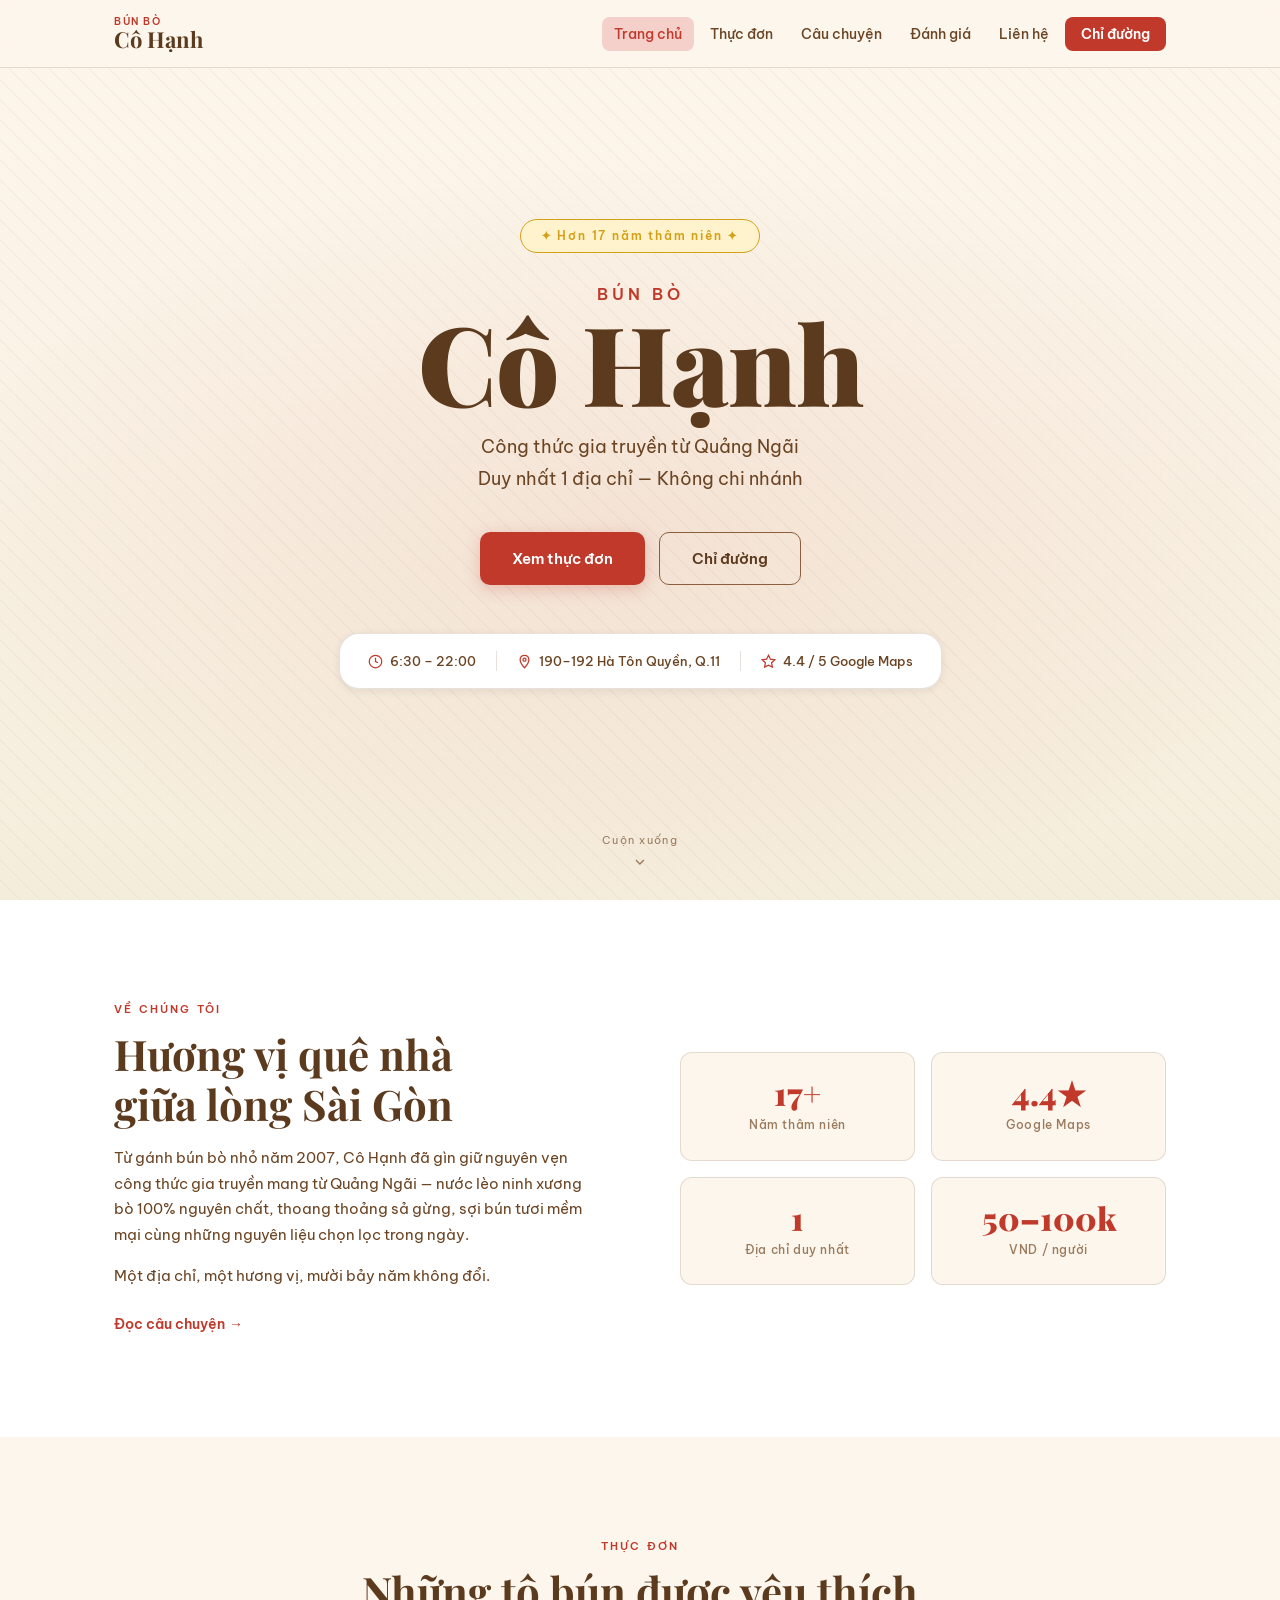
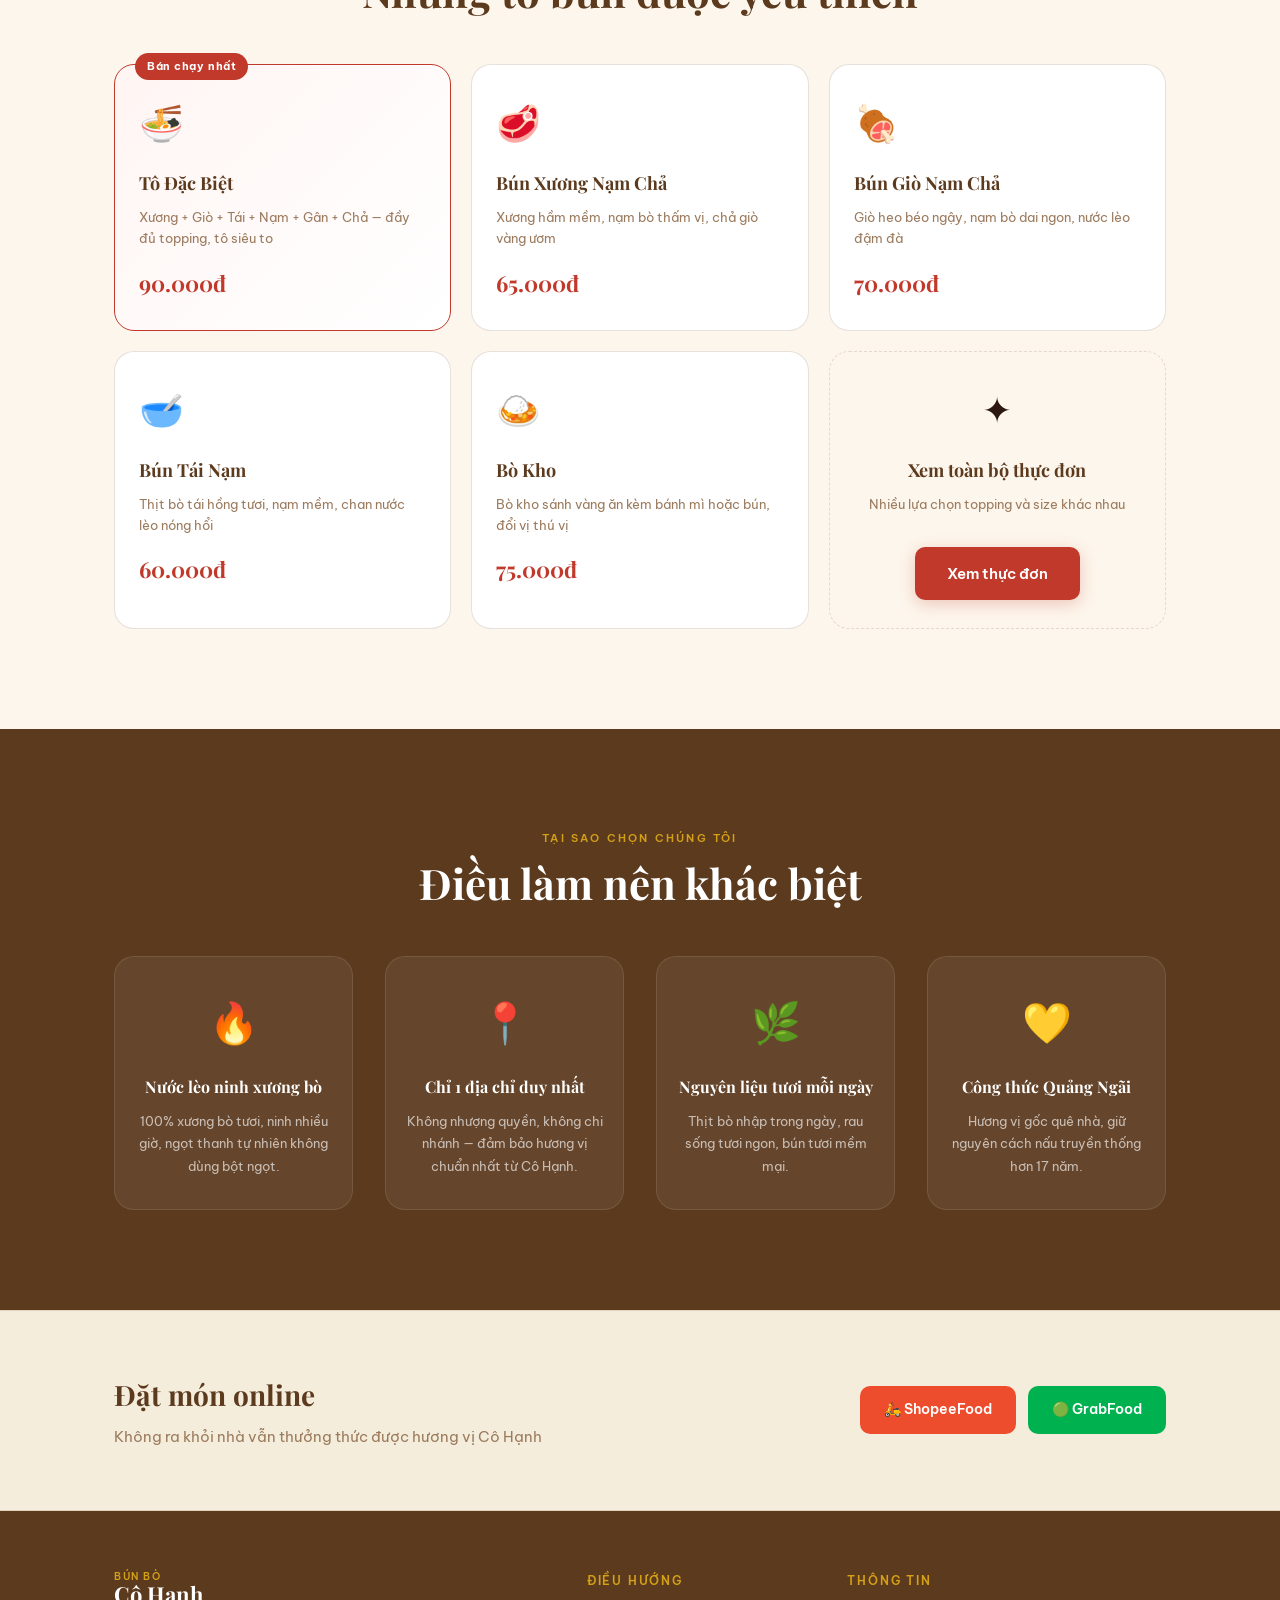
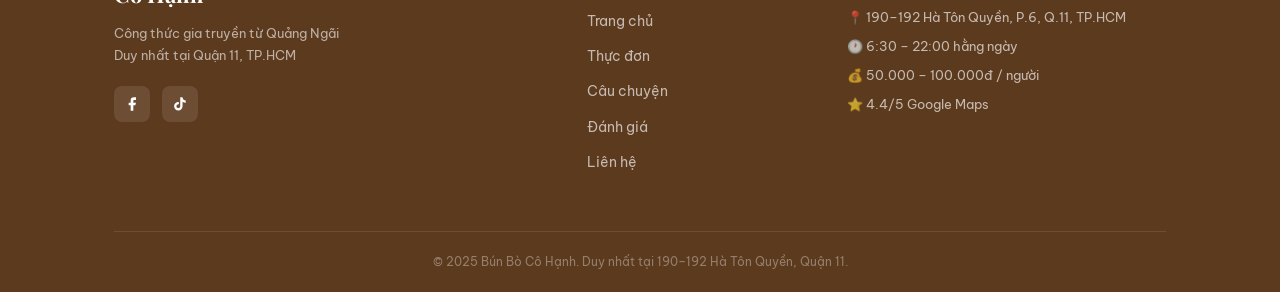
==== index.html @ a2973395 "🍜 Initial launch: Bún Bò Cô Hạnh website - 5 pages: Home, Menu, Story, Reviews, Contact - Mobile-fir" ====
<!DOCTYPE html>
<html lang="vi">
<head>
  <meta charset="UTF-8">
  <meta name="viewport" content="width=device-width, initial-scale=1.0">
  <title>Bún Bò Cô Hạnh – Quận 11, TP.HCM</title>
  <meta name="description" content="Bún Bò Cô Hạnh – Công thức gia truyền từ Quảng Ngãi, hơn 17 năm tại Quận 11. Duy nhất 1 địa chỉ, không chi nhánh.">
  <link rel="stylesheet" href="style.css">
  <link rel="preconnect" href="https://fonts.googleapis.com">
  <link href="https://fonts.googleapis.com/css2?family=Playfair+Display:ital,wght@0,700;0,900;1,700&family=Be+Vietnam+Pro:wght@300;400;500;600&display=swap" rel="stylesheet">
</head>
<body>

  <!-- NAV -->
  <nav class="nav" id="nav">
    <div class="nav-inner">
      <a href="index.html" class="logo">
        <span class="logo-vn">BÚN BÒ</span>
        <span class="logo-name">Cô Hạnh</span>
      </a>
      <button class="hamburger" id="hamburger" aria-label="Menu">
        <span></span><span></span><span></span>
      </button>
      <ul class="nav-links" id="nav-links">
        <li><a href="index.html" class="active">Trang chủ</a></li>
        <li><a href="menu.html">Thực đơn</a></li>
        <li><a href="story.html">Câu chuyện</a></li>
        <li><a href="reviews.html">Đánh giá</a></li>
        <li><a href="contact.html">Liên hệ</a></li>
        <li><a href="contact.html" class="nav-cta">Chỉ đường</a></li>
      </ul>
    </div>
  </nav>

  <!-- HERO -->
  <section class="hero">
    <div class="hero-bg">
      <div class="hero-pattern"></div>
    </div>
    <div class="hero-content">
      <div class="hero-badge">✦ Hơn 17 năm thâm niên ✦</div>
      <h1 class="hero-title">
        <span class="hero-title-top">BÚN BÒ</span>
        <span class="hero-title-main">Cô Hạnh</span>
      </h1>
      <p class="hero-sub">Công thức gia truyền từ Quảng Ngãi<br>Duy nhất 1 địa chỉ — Không chi nhánh</p>
      <div class="hero-actions">
        <a href="menu.html" class="btn-primary">Xem thực đơn</a>
        <a href="contact.html" class="btn-secondary">Chỉ đường</a>
      </div>
      <div class="hero-info-bar">
        <div class="hero-info-item">
          <svg viewBox="0 0 24 24" fill="none" stroke="currentColor" stroke-width="2"><circle cx="12" cy="12" r="10"/><polyline points="12 6 12 12 16 14"/></svg>
          <span>6:30 – 22:00</span>
        </div>
        <div class="hero-info-divider"></div>
        <div class="hero-info-item">
          <svg viewBox="0 0 24 24" fill="none" stroke="currentColor" stroke-width="2"><path d="M12 2C8.13 2 5 5.13 5 9c0 5.25 7 13 7 13s7-7.75 7-13c0-3.87-3.13-7-7-7z"/><circle cx="12" cy="9" r="2.5"/></svg>
          <span>190–192 Hà Tôn Quyền, Q.11</span>
        </div>
        <div class="hero-info-divider"></div>
        <div class="hero-info-item">
          <svg viewBox="0 0 24 24" fill="none" stroke="currentColor" stroke-width="2"><polygon points="12 2 15.09 8.26 22 9.27 17 14.14 18.18 21.02 12 17.77 5.82 21.02 7 14.14 2 9.27 8.91 8.26 12 2"/></svg>
          <span>4.4 / 5 Google Maps</span>
        </div>
      </div>
    </div>
    <div class="hero-scroll-hint">
      <span>Cuộn xuống</span>
      <svg viewBox="0 0 24 24" fill="none" stroke="currentColor" stroke-width="2"><polyline points="6 9 12 15 18 9"/></svg>
    </div>
  </section>

  <!-- ABOUT STRIP -->
  <section class="about-strip">
    <div class="container">
      <div class="about-grid">
        <div class="about-text">
          <div class="section-eyebrow">Về chúng tôi</div>
          <h2 class="section-title">Hương vị quê nhà<br>giữa lòng Sài Gòn</h2>
          <p>Từ gánh bún bò nhỏ năm 2007, Cô Hạnh đã gìn giữ nguyên vẹn công thức gia truyền mang từ Quảng Ngãi — nước lèo ninh xương bò 100% nguyên chất, thoang thoảng sả gừng, sợi bún tươi mềm mại cùng những nguyên liệu chọn lọc trong ngày.</p>
          <p>Một địa chỉ, một hương vị, mười bảy năm không đổi.</p>
          <a href="story.html" class="link-arrow">Đọc câu chuyện <span>→</span></a>
        </div>
        <div class="about-stats">
          <div class="stat-card">
            <div class="stat-num">17+</div>
            <div class="stat-label">Năm thâm niên</div>
          </div>
          <div class="stat-card">
            <div class="stat-num">4.4★</div>
            <div class="stat-label">Google Maps</div>
          </div>
          <div class="stat-card">
            <div class="stat-num">1</div>
            <div class="stat-label">Địa chỉ duy nhất</div>
          </div>
          <div class="stat-card">
            <div class="stat-num">50–100k</div>
            <div class="stat-label">VND / người</div>
          </div>
        </div>
      </div>
    </div>
  </section>

  <!-- MENU PREVIEW -->
  <section class="menu-preview">
    <div class="container">
      <div class="section-header-centered">
        <div class="section-eyebrow">Thực đơn</div>
        <h2 class="section-title">Những tô bún được yêu thích</h2>
      </div>
      <div class="menu-cards">

        <div class="menu-card featured">
          <div class="menu-card-badge">Bán chạy nhất</div>
          <div class="menu-card-emoji">🍜</div>
          <h3>Tô Đặc Biệt</h3>
          <p>Xương + Giò + Tái + Nạm + Gân + Chả — đầy đủ topping, tô siêu to</p>
          <div class="menu-card-price">90.000đ</div>
        </div>

        <div class="menu-card">
          <div class="menu-card-emoji">🥩</div>
          <h3>Bún Xương Nạm Chả</h3>
          <p>Xương hầm mềm, nạm bò thấm vị, chả giò vàng ươm</p>
          <div class="menu-card-price">65.000đ</div>
        </div>

        <div class="menu-card">
          <div class="menu-card-emoji">🍖</div>
          <h3>Bún Giò Nạm Chả</h3>
          <p>Giò heo béo ngậy, nạm bò dai ngon, nước lèo đậm đà</p>
          <div class="menu-card-price">70.000đ</div>
        </div>

        <div class="menu-card">
          <div class="menu-card-emoji">🥣</div>
          <h3>Bún Tái Nạm</h3>
          <p>Thịt bò tái hồng tươi, nạm mềm, chan nước lèo nóng hổi</p>
          <div class="menu-card-price">60.000đ</div>
        </div>

        <div class="menu-card">
          <div class="menu-card-emoji">🍛</div>
          <h3>Bò Kho</h3>
          <p>Bò kho sánh vàng ăn kèm bánh mì hoặc bún, đổi vị thú vị</p>
          <div class="menu-card-price">75.000đ</div>
        </div>

        <div class="menu-card menu-card-cta">
          <div class="menu-card-emoji">✦</div>
          <h3>Xem toàn bộ thực đơn</h3>
          <p>Nhiều lựa chọn topping và size khác nhau</p>
          <a href="menu.html" class="btn-primary" style="margin-top:1rem;display:inline-block">Xem thực đơn</a>
        </div>

      </div>
    </div>
  </section>

  <!-- WHY US -->
  <section class="why-us">
    <div class="container">
      <div class="section-header-centered">
        <div class="section-eyebrow">Tại sao chọn chúng tôi</div>
        <h2 class="section-title">Điều làm nên khác biệt</h2>
      </div>
      <div class="why-grid">
        <div class="why-item">
          <div class="why-icon">🔥</div>
          <h3>Nước lèo ninh xương bò</h3>
          <p>100% xương bò tươi, ninh nhiều giờ, ngọt thanh tự nhiên không dùng bột ngọt.</p>
        </div>
        <div class="why-item">
          <div class="why-icon">📍</div>
          <h3>Chỉ 1 địa chỉ duy nhất</h3>
          <p>Không nhượng quyền, không chi nhánh — đảm bảo hương vị chuẩn nhất từ Cô Hạnh.</p>
        </div>
        <div class="why-item">
          <div class="why-icon">🌿</div>
          <h3>Nguyên liệu tươi mỗi ngày</h3>
          <p>Thịt bò nhập trong ngày, rau sống tươi ngon, bún tươi mềm mại.</p>
        </div>
        <div class="why-item">
          <div class="why-icon">💛</div>
          <h3>Công thức Quảng Ngãi</h3>
          <p>Hương vị gốc quê nhà, giữ nguyên cách nấu truyền thống hơn 17 năm.</p>
        </div>
      </div>
    </div>
  </section>

  <!-- CTA BANNER -->
  <section class="cta-banner">
    <div class="container">
      <div class="cta-inner">
        <div>
          <h2>Đặt món online</h2>
          <p>Không ra khỏi nhà vẫn thưởng thức được hương vị Cô Hạnh</p>
        </div>
        <div class="cta-buttons">
          <a href="https://shopeefood.vn" target="_blank" class="btn-delivery shopeefood">🛵 ShopeeFood</a>
          <a href="https://food.grab.com" target="_blank" class="btn-delivery grabfood">🟢 GrabFood</a>
        </div>
      </div>
    </div>
  </section>

  <!-- FOOTER -->
  <footer class="footer">
    <div class="container">
      <div class="footer-grid">
        <div class="footer-brand">
          <div class="logo">
            <span class="logo-vn">BÚN BÒ</span>
            <span class="logo-name">Cô Hạnh</span>
          </div>
          <p>Công thức gia truyền từ Quảng Ngãi<br>Duy nhất tại Quận 11, TP.HCM</p>
          <div class="social-links">
            <a href="https://www.facebook.com/bunbocohanhngonbore" target="_blank" aria-label="Facebook">
              <svg viewBox="0 0 24 24" fill="currentColor"><path d="M18 2h-3a5 5 0 0 0-5 5v3H7v4h3v8h4v-8h3l1-4h-4V7a1 1 0 0 1 1-1h3z"/></svg>
            </a>
            <a href="https://www.tiktok.com" target="_blank" aria-label="TikTok">
              <svg viewBox="0 0 24 24" fill="currentColor"><path d="M19.59 6.69a4.83 4.83 0 01-3.77-4.25V2h-3.45v13.67a2.89 2.89 0 01-2.88 2.5 2.89 2.89 0 01-2.89-2.89 2.89 2.89 0 012.89-2.89c.28 0 .54.04.79.1V9.01a6.27 6.27 0 00-.79-.05 6.34 6.34 0 00-6.34 6.34 6.34 6.34 0 006.34 6.34 6.34 6.34 0 006.33-6.34V8.69a8.18 8.18 0 004.78 1.52V6.75a4.85 4.85 0 01-1.01-.06z"/></svg>
            </a>
          </div>
        </div>
        <div class="footer-links">
          <h4>Điều hướng</h4>
          <ul>
            <li><a href="index.html">Trang chủ</a></li>
            <li><a href="menu.html">Thực đơn</a></li>
            <li><a href="story.html">Câu chuyện</a></li>
            <li><a href="reviews.html">Đánh giá</a></li>
            <li><a href="contact.html">Liên hệ</a></li>
          </ul>
        </div>
        <div class="footer-contact">
          <h4>Thông tin</h4>
          <p>📍 190–192 Hà Tôn Quyền, P.6, Q.11, TP.HCM</p>
          <p>🕐 6:30 – 22:00 hằng ngày</p>
          <p>💰 50.000 – 100.000đ / người</p>
          <p>⭐ 4.4/5 Google Maps</p>
        </div>
      </div>
      <div class="footer-bottom">
        <p>© 2025 Bún Bò Cô Hạnh. Duy nhất tại 190–192 Hà Tôn Quyền, Quận 11.</p>
      </div>
    </div>
  </footer>

  <script src="main.js"></script>
</body>
</html>
---- style.css ----
/* ===================================
   BÚN BÒ CÔ HẠNH — Main Stylesheet
   Warm, editorial, Vietnamese food
=================================== */

:root {
  --red:       #C0392B;
  --red-dark:  #96281B;
  --red-light: #F5CFC9;
  --gold:      #D4A017;
  --gold-light:#FFF3CD;
  --cream:     #FDF6EC;
  --cream-dark:#F5EDDC;
  --brown:     #5C3A1E;
  --brown-mid: #8B5E3C;
  --text:      #2C1810;
  --text-mid:  #6B4423;
  --text-muted:#9B7B5E;
  --white:     #FFFFFF;
  --border:    rgba(92,58,30,0.15);
  --radius:    12px;
  --radius-lg: 20px;
  --shadow:    0 4px 24px rgba(44,24,16,0.1);
  --shadow-sm: 0 2px 8px rgba(44,24,16,0.08);
  --font-display: 'Playfair Display', Georgia, serif;
  --font-body:    'Be Vietnam Pro', sans-serif;
  --nav-h: 68px;
}

*, *::before, *::after { box-sizing: border-box; margin: 0; padding: 0; }

html { scroll-behavior: smooth; }

body {
  font-family: var(--font-body);
  font-size: 16px;
  line-height: 1.7;
  color: var(--text);
  background: var(--cream);
  -webkit-font-smoothing: antialiased;
}

img { max-width: 100%; display: block; }
a { color: inherit; text-decoration: none; }

.container {
  max-width: 1100px;
  margin: 0 auto;
  padding: 0 24px;
}

/* ===== NAVIGATION ===== */
.nav {
  position: fixed;
  top: 0; left: 0; right: 0;
  z-index: 100;
  height: var(--nav-h);
  background: rgba(253,246,236,0.92);
  backdrop-filter: blur(12px);
  border-bottom: 1px solid var(--border);
  transition: box-shadow 0.3s;
}
.nav.scrolled { box-shadow: var(--shadow); }

.nav-inner {
  max-width: 1100px;
  margin: 0 auto;
  padding: 0 24px;
  height: 100%;
  display: flex;
  align-items: center;
  justify-content: space-between;
  gap: 24px;
}

.logo {
  display: flex;
  flex-direction: column;
  line-height: 1.1;
  cursor: pointer;
}
.logo-vn {
  font-family: var(--font-body);
  font-size: 10px;
  font-weight: 600;
  letter-spacing: .15em;
  color: var(--red);
  text-transform: uppercase;
}
.logo-name {
  font-family: var(--font-display);
  font-size: 22px;
  font-weight: 700;
  color: var(--brown);
}

.nav-links {
  display: flex;
  list-style: none;
  gap: 4px;
  align-items: center;
}
.nav-links a {
  font-size: 14px;
  font-weight: 500;
  color: var(--text-mid);
  padding: 8px 12px;
  border-radius: 8px;
  transition: color 0.2s, background 0.2s;
}
.nav-links a:hover, .nav-links a.active {
  color: var(--red);
  background: var(--red-light);
}
.nav-links .nav-cta {
  background: var(--red);
  color: var(--white) !important;
  padding: 8px 16px;
  border-radius: 8px;
  font-weight: 600;
}
.nav-links .nav-cta:hover {
  background: var(--red-dark);
}

.hamburger {
  display: none;
  flex-direction: column;
  gap: 5px;
  background: none;
  border: none;
  cursor: pointer;
  padding: 8px;
}
.hamburger span {
  display: block;
  width: 24px;
  height: 2px;
  background: var(--brown);
  border-radius: 2px;
  transition: all 0.3s;
}

/* ===== HERO ===== */
.hero {
  position: relative;
  min-height: 100vh;
  display: flex;
  align-items: center;
  justify-content: center;
  text-align: center;
  padding: var(--nav-h) 24px 60px;
  overflow: hidden;
}

.hero-bg {
  position: absolute;
  inset: 0;
  background:
    radial-gradient(ellipse 80% 60% at 50% 60%, rgba(192,57,43,0.08) 0%, transparent 70%),
    linear-gradient(180deg, var(--cream) 0%, var(--cream-dark) 100%);
}

.hero-pattern {
  position: absolute;
  inset: 0;
  opacity: 0.04;
  background-image:
    repeating-linear-gradient(45deg, var(--brown) 0, var(--brown) 1px, transparent 0, transparent 50%);
  background-size: 20px 20px;
}

.hero-content {
  position: relative;
  z-index: 2;
  max-width: 700px;
}

.hero-badge {
  display: inline-block;
  font-size: 12px;
  font-weight: 600;
  letter-spacing: .15em;
  color: var(--gold);
  border: 1px solid var(--gold);
  padding: 6px 20px;
  border-radius: 40px;
  margin-bottom: 28px;
  background: var(--gold-light);
  animation: fadeInDown 0.6s ease both;
}

.hero-title {
  margin-bottom: 20px;
  animation: fadeInUp 0.7s ease 0.1s both;
}
.hero-title-top {
  display: block;
  font-family: var(--font-body);
  font-size: clamp(13px, 2vw, 16px);
  font-weight: 600;
  letter-spacing: .25em;
  color: var(--red);
  text-transform: uppercase;
  margin-bottom: 4px;
}
.hero-title-main {
  display: block;
  font-family: var(--font-display);
  font-size: clamp(60px, 12vw, 110px);
  font-weight: 900;
  color: var(--brown);
  line-height: 0.9;
  letter-spacing: -1px;
}

.hero-sub {
  font-size: clamp(15px, 2vw, 18px);
  color: var(--text-mid);
  margin-bottom: 36px;
  line-height: 1.8;
  animation: fadeInUp 0.7s ease 0.2s both;
}

.hero-actions {
  display: flex;
  gap: 14px;
  justify-content: center;
  flex-wrap: wrap;
  margin-bottom: 48px;
  animation: fadeInUp 0.7s ease 0.3s both;
}

.hero-info-bar {
  display: flex;
  align-items: center;
  justify-content: center;
  gap: 20px;
  flex-wrap: wrap;
  background: var(--white);
  border: 1px solid var(--border);
  border-radius: var(--radius-lg);
  padding: 16px 28px;
  box-shadow: var(--shadow-sm);
  animation: fadeInUp 0.7s ease 0.4s both;
}
.hero-info-item {
  display: flex;
  align-items: center;
  gap: 7px;
  font-size: 13px;
  font-weight: 500;
  color: var(--text-mid);
}
.hero-info-item svg { width: 15px; height: 15px; color: var(--red); flex-shrink: 0; }
.hero-info-divider { width: 1px; height: 20px; background: var(--border); }

.hero-scroll-hint {
  position: absolute;
  bottom: 30px;
  left: 50%;
  transform: translateX(-50%);
  display: flex;
  flex-direction: column;
  align-items: center;
  gap: 4px;
  font-size: 11px;
  letter-spacing: .12em;
  color: var(--text-muted);
  animation: bounce 2s infinite;
}
.hero-scroll-hint svg { width: 16px; height: 16px; }

/* ===== BUTTONS ===== */
.btn-primary {
  display: inline-block;
  background: var(--red);
  color: var(--white);
  font-family: var(--font-body);
  font-size: 15px;
  font-weight: 600;
  padding: 14px 32px;
  border-radius: 10px;
  transition: background 0.2s, transform 0.15s, box-shadow 0.2s;
  border: none;
  cursor: pointer;
  box-shadow: 0 4px 16px rgba(192,57,43,0.25);
}
.btn-primary:hover {
  background: var(--red-dark);
  transform: translateY(-1px);
  box-shadow: 0 6px 20px rgba(192,57,43,0.35);
}

.btn-secondary {
  display: inline-block;
  background: transparent;
  color: var(--brown);
  font-family: var(--font-body);
  font-size: 15px;
  font-weight: 600;
  padding: 13px 32px;
  border-radius: 10px;
  border: 1.5px solid var(--brown-mid);
  transition: all 0.2s;
  cursor: pointer;
}
.btn-secondary:hover {
  background: var(--cream-dark);
  border-color: var(--brown);
}

.link-arrow {
  display: inline-flex;
  align-items: center;
  gap: 4px;
  font-weight: 600;
  font-size: 14px;
  color: var(--red);
  transition: gap 0.2s;
}
.link-arrow:hover { gap: 8px; }

/* ===== SECTION LABELS ===== */
.section-eyebrow {
  font-size: 11px;
  font-weight: 600;
  letter-spacing: .2em;
  text-transform: uppercase;
  color: var(--red);
  margin-bottom: 10px;
}
.section-title {
  font-family: var(--font-display);
  font-size: clamp(28px, 4vw, 42px);
  font-weight: 700;
  color: var(--brown);
  line-height: 1.2;
}
.section-title em {
  font-style: italic;
  color: var(--red);
}
.section-header-centered {
  text-align: center;
  margin-bottom: 48px;
}

/* ===== ABOUT STRIP ===== */
.about-strip {
  padding: 100px 0;
  background: var(--white);
}
.about-grid {
  display: grid;
  grid-template-columns: 1fr 1fr;
  gap: 80px;
  align-items: center;
}
.about-text p {
  color: var(--text-mid);
  margin: 16px 0;
  font-size: 15px;
}
.about-text .link-arrow { margin-top: 8px; }

.about-stats {
  display: grid;
  grid-template-columns: 1fr 1fr;
  gap: 16px;
}
.stat-card {
  background: var(--cream);
  border: 1px solid var(--border);
  border-radius: var(--radius);
  padding: 24px;
  text-align: center;
  transition: transform 0.2s, box-shadow 0.2s;
}
.stat-card:hover { transform: translateY(-2px); box-shadow: var(--shadow-sm); }
.stat-num {
  font-family: var(--font-display);
  font-size: 32px;
  font-weight: 900;
  color: var(--red);
  line-height: 1;
  margin-bottom: 6px;
}
.stat-label {
  font-size: 12px;
  font-weight: 500;
  color: var(--text-muted);
  letter-spacing: .05em;
}

/* ===== MENU PREVIEW ===== */
.menu-preview {
  padding: 100px 0;
  background: var(--cream);
}
.menu-cards {
  display: grid;
  grid-template-columns: repeat(3, 1fr);
  gap: 20px;
}
.menu-card {
  background: var(--white);
  border: 1px solid var(--border);
  border-radius: var(--radius-lg);
  padding: 28px 24px;
  position: relative;
  transition: transform 0.2s, box-shadow 0.2s;
}
.menu-card:hover { transform: translateY(-3px); box-shadow: var(--shadow); }
.menu-card.featured {
  border-color: var(--red);
  background: linear-gradient(135deg, #FFF5F3 0%, var(--white) 100%);
}
.menu-card-badge {
  position: absolute;
  top: -12px;
  left: 20px;
  background: var(--red);
  color: var(--white);
  font-size: 11px;
  font-weight: 700;
  padding: 4px 12px;
  border-radius: 20px;
  letter-spacing: .05em;
}
.menu-card-emoji { font-size: 36px; margin-bottom: 14px; }
.menu-card h3 {
  font-family: var(--font-display);
  font-size: 18px;
  font-weight: 700;
  color: var(--brown);
  margin-bottom: 8px;
}
.menu-card p { font-size: 13px; color: var(--text-muted); line-height: 1.6; margin-bottom: 16px; }
.menu-card-price {
  font-family: var(--font-display);
  font-size: 22px;
  font-weight: 700;
  color: var(--red);
}
.menu-card-cta {
  display: flex;
  flex-direction: column;
  align-items: center;
  justify-content: center;
  text-align: center;
  background: var(--cream);
  border-style: dashed;
}

/* ===== WHY US ===== */
.why-us {
  padding: 100px 0;
  background: var(--brown);
}
.why-us .section-eyebrow { color: var(--gold); }
.why-us .section-title { color: var(--white); }
.why-grid {
  display: grid;
  grid-template-columns: repeat(4, 1fr);
  gap: 32px;
  margin-top: 48px;
}
.why-item {
  text-align: center;
  padding: 32px 20px;
  border-radius: var(--radius-lg);
  background: rgba(255,255,255,0.06);
  border: 1px solid rgba(255,255,255,0.1);
  transition: background 0.2s;
}
.why-item:hover { background: rgba(255,255,255,0.1); }
.why-icon { font-size: 40px; margin-bottom: 16px; }
.why-item h3 {
  font-family: var(--font-display);
  font-size: 16px;
  font-weight: 700;
  color: var(--white);
  margin-bottom: 10px;
}
.why-item p { font-size: 13px; color: rgba(255,255,255,0.65); line-height: 1.7; }

/* ===== CTA BANNER ===== */
.cta-banner {
  padding: 60px 0;
  background: var(--cream-dark);
  border-top: 1px solid var(--border);
  border-bottom: 1px solid var(--border);
}
.cta-inner {
  display: flex;
  align-items: center;
  justify-content: space-between;
  gap: 32px;
  flex-wrap: wrap;
}
.cta-inner h2 {
  font-family: var(--font-display);
  font-size: 28px;
  font-weight: 700;
  color: var(--brown);
  margin-bottom: 6px;
}
.cta-inner p { color: var(--text-muted); font-size: 15px; }
.cta-buttons { display: flex; gap: 12px; flex-wrap: wrap; }

.btn-delivery {
  display: inline-block;
  padding: 12px 24px;
  border-radius: 10px;
  font-weight: 600;
  font-size: 14px;
  transition: transform 0.15s, box-shadow 0.2s;
}
.btn-delivery:hover { transform: translateY(-2px); box-shadow: var(--shadow); }
.btn-delivery.shopeefood { background: #EE4D2D; color: var(--white); }
.btn-delivery.grabfood  { background: #00B14F; color: var(--white); }

.btn-delivery-sm {
  display: inline-block;
  padding: 8px 16px;
  border-radius: 8px;
  font-weight: 600;
  font-size: 13px;
}
.btn-delivery-sm.shopeefood { background: #EE4D2D; color: var(--white); }
.btn-delivery-sm.grabfood  { background: #00B14F; color: var(--white); }

/* ===== FOOTER ===== */
.footer {
  background: var(--brown);
  color: rgba(255,255,255,0.8);
  padding: 60px 0 0;
}
.footer-grid {
  display: grid;
  grid-template-columns: 2fr 1fr 1.5fr;
  gap: 48px;
  padding-bottom: 48px;
  border-bottom: 1px solid rgba(255,255,255,0.1);
}
.footer-brand .logo { margin-bottom: 16px; }
.footer-brand .logo-vn { color: var(--gold); }
.footer-brand .logo-name { color: var(--white); }
.footer-brand p { font-size: 13px; line-height: 1.7; color: rgba(255,255,255,0.6); margin-bottom: 20px; }

.social-links { display: flex; gap: 12px; }
.social-links a {
  width: 36px; height: 36px;
  border-radius: 8px;
  background: rgba(255,255,255,0.1);
  display: flex; align-items: center; justify-content: center;
  color: var(--white);
  transition: background 0.2s;
}
.social-links a:hover { background: rgba(255,255,255,0.2); }
.social-links svg { width: 16px; height: 16px; }

.footer-links h4, .footer-contact h4 {
  font-size: 12px;
  font-weight: 600;
  letter-spacing: .15em;
  text-transform: uppercase;
  color: var(--gold);
  margin-bottom: 16px;
}
.footer-links ul { list-style: none; }
.footer-links li { margin-bottom: 8px; }
.footer-links a {
  font-size: 14px;
  color: rgba(255,255,255,0.65);
  transition: color 0.2s;
}
.footer-links a:hover { color: var(--white); }
.footer-contact p {
  font-size: 13px;
  color: rgba(255,255,255,0.65);
  margin-bottom: 8px;
  line-height: 1.6;
}
.footer-bottom {
  padding: 20px 0;
  text-align: center;
  font-size: 12px;
  color: rgba(255,255,255,0.35);
}

/* ===== PAGE HERO ===== */
.page-hero {
  padding: calc(var(--nav-h) + 60px) 24px 60px;
  background: linear-gradient(180deg, var(--cream-dark) 0%, var(--cream) 100%);
  text-align: center;
  border-bottom: 1px solid var(--border);
}
.page-hero-title {
  font-family: var(--font-display);
  font-size: clamp(36px, 6vw, 60px);
  font-weight: 900;
  color: var(--brown);
  line-height: 1.15;
  margin-bottom: 16px;
}
.page-hero-sub {
  font-size: 16px;
  color: var(--text-muted);
  max-width: 500px;
  margin: 0 auto;
}

/* ===== MENU PAGE ===== */
.menu-page { padding: 60px 0 100px; }

.menu-tabs {
  display: flex;
  gap: 8px;
  margin-bottom: 48px;
  flex-wrap: wrap;
}
.tab-btn {
  background: var(--white);
  border: 1.5px solid var(--border);
  color: var(--text-mid);
  font-family: var(--font-body);
  font-size: 14px;
  font-weight: 500;
  padding: 9px 20px;
  border-radius: 8px;
  cursor: pointer;
  transition: all 0.2s;
}
.tab-btn:hover { border-color: var(--red); color: var(--red); }
.tab-btn.active { background: var(--red); color: var(--white); border-color: var(--red); }

.menu-section { margin-bottom: 60px; }
.menu-section-title {
  font-family: var(--font-display);
  font-size: 24px;
  font-weight: 700;
  color: var(--brown);
  margin-bottom: 24px;
  padding-bottom: 12px;
  border-bottom: 1px solid var(--border);
}

.menu-full-grid {
  display: flex;
  flex-direction: column;
  gap: 12px;
}
.menu-full-card {
  background: var(--white);
  border: 1px solid var(--border);
  border-radius: var(--radius);
  padding: 20px 24px;
  display: flex;
  align-items: center;
  gap: 20px;
  position: relative;
  transition: box-shadow 0.2s;
}
.menu-full-card:hover { box-shadow: var(--shadow-sm); }
.menu-full-card.featured-card {
  border-color: var(--red);
  background: #FFF5F3;
}
.mfc-badge {
  position: absolute;
  top: -10px; right: 20px;
  background: var(--red);
  color: var(--white);
  font-size: 11px;
  font-weight: 700;
  padding: 3px 12px;
  border-radius: 20px;
}
.mfc-emoji { font-size: 32px; flex-shrink: 0; }
.mfc-info { flex: 1; }
.mfc-info h3 {
  font-family: var(--font-display);
  font-size: 18px;
  font-weight: 700;
  color: var(--brown);
  margin-bottom: 4px;
}
.mfc-info p { font-size: 13px; color: var(--text-muted); }
.mfc-tags { display: flex; gap: 6px; margin-top: 8px; flex-wrap: wrap; }
.mfc-tag {
  font-size: 11px;
  font-weight: 600;
  background: var(--red-light);
  color: var(--red-dark);
  padding: 2px 10px;
  border-radius: 20px;
}
.mfc-price {
  font-family: var(--font-display);
  font-size: 22px;
  font-weight: 700;
  color: var(--red);
  flex-shrink: 0;
  white-space: nowrap;
}

.addon-grid {
  display: flex;
  flex-direction: column;
  gap: 0;
  background: var(--white);
  border: 1px solid var(--border);
  border-radius: var(--radius);
  overflow: hidden;
}
.addon-item {
  display: flex;
  justify-content: space-between;
  align-items: center;
  padding: 14px 20px;
  font-size: 14px;
  border-bottom: 1px solid var(--border);
}
.addon-item:last-child { border-bottom: none; }
.addon-item span:first-child { color: var(--text); }
.addon-item span:last-child { color: var(--red); font-weight: 600; }
.addon-note { font-size: 12px; color: var(--text-muted); margin-top: 10px; font-style: italic; }

/* ===== STORY PAGE ===== */
.story-page { padding: 60px 0 100px; }
.story-container { max-width: 760px; }
.story-block {
  display: grid;
  grid-template-columns: 80px 1fr;
  gap: 32px;
  margin-bottom: 48px;
  align-items: start;
}
.story-year {
  font-family: var(--font-display);
  font-size: 14px;
  font-weight: 700;
  color: var(--red);
  text-align: right;
  padding-top: 6px;
  line-height: 1.3;
}
.story-content h2 {
  font-family: var(--font-display);
  font-size: 26px;
  font-weight: 700;
  color: var(--brown);
  margin-bottom: 14px;
}
.story-content p {
  font-size: 15px;
  color: var(--text-mid);
  line-height: 1.85;
  margin-bottom: 12px;
}
.story-content em { font-style: italic; color: var(--red-dark); }
.story-divider {
  text-align: center;
  font-size: 20px;
  color: var(--gold);
  margin: 32px 0;
  padding-left: 112px;
}
.story-cta {
  display: flex;
  gap: 14px;
  margin-top: 48px;
  padding-top: 48px;
  border-top: 1px solid var(--border);
  padding-left: 112px;
}

/* ===== REVIEWS PAGE ===== */
.reviews-page { padding: 60px 0 100px; }

.score-summary {
  display: grid;
  grid-template-columns: auto 1fr auto;
  gap: 48px;
  align-items: center;
  background: var(--white);
  border: 1px solid var(--border);
  border-radius: var(--radius-lg);
  padding: 40px;
  margin-bottom: 48px;
}
.score-big { text-align: center; }
.score-num {
  font-family: var(--font-display);
  font-size: 56px;
  font-weight: 900;
  color: var(--red);
  line-height: 1;
}
.score-stars { font-size: 20px; color: var(--gold); margin: 6px 0; }
.score-src { font-size: 12px; color: var(--text-muted); }

.score-bars { flex: 1; }
.score-bar-row {
  display: flex;
  align-items: center;
  gap: 10px;
  margin-bottom: 8px;
  font-size: 13px;
  color: var(--text-muted);
}
.bar-track {
  flex: 1;
  height: 6px;
  background: var(--cream-dark);
  border-radius: 3px;
  overflow: hidden;
}
.bar-fill { height: 100%; background: var(--gold); border-radius: 3px; }

.score-platforms { display: flex; flex-direction: column; gap: 12px; }
.platform-badge {
  display: flex;
  align-items: center;
  gap: 10px;
  background: var(--cream);
  border: 1px solid var(--border);
  border-radius: 10px;
  padding: 10px 16px;
  font-size: 13px;
  color: var(--text-mid);
}
.pb-icon { font-size: 18px; }
.platform-badge strong { color: var(--red); margin-left: auto; }

.reviews-grid {
  display: grid;
  grid-template-columns: repeat(3, 1fr);
  gap: 20px;
  margin-bottom: 60px;
}
.review-card {
  background: var(--white);
  border: 1px solid var(--border);
  border-radius: var(--radius-lg);
  padding: 24px;
  transition: box-shadow 0.2s;
}
.review-card:hover { box-shadow: var(--shadow); }
.review-header {
  display: flex;
  align-items: center;
  gap: 12px;
  margin-bottom: 14px;
}
.review-avatar {
  width: 40px; height: 40px;
  border-radius: 50%;
  background: var(--red);
  color: var(--white);
  display: flex; align-items: center; justify-content: center;
  font-size: 13px;
  font-weight: 700;
  flex-shrink: 0;
}
.review-name { font-weight: 600; font-size: 14px; color: var(--text); }
.review-stars { font-size: 12px; color: var(--gold); }
.review-platform {
  margin-left: auto;
  font-size: 11px;
  font-weight: 600;
  color: var(--text-muted);
  background: var(--cream-dark);
  padding: 2px 10px;
  border-radius: 20px;
}
.review-text { font-size: 13px; color: var(--text-mid); line-height: 1.7; margin-bottom: 12px; }
.review-date { font-size: 11px; color: var(--text-muted); }

.review-cta {
  text-align: center;
  background: var(--cream-dark);
  border: 1px solid var(--border);
  border-radius: var(--radius-lg);
  padding: 48px;
}
.review-cta h3 {
  font-family: var(--font-display);
  font-size: 24px;
  font-weight: 700;
  color: var(--brown);
  margin-bottom: 10px;
}
.review-cta p { color: var(--text-muted); margin-bottom: 24px; }

/* ===== CONTACT PAGE ===== */
.contact-page { padding: 60px 0 100px; }
.contact-grid {
  display: grid;
  grid-template-columns: 1fr 1.6fr;
  gap: 48px;
  align-items: start;
}
.contact-info { display: flex; flex-direction: column; gap: 16px; }
.contact-card {
  background: var(--white);
  border: 1px solid var(--border);
  border-radius: var(--radius);
  padding: 20px;
  display: flex;
  gap: 16px;
  align-items: flex-start;
}
.cc-icon { font-size: 24px; flex-shrink: 0; }
.contact-card h3 {
  font-family: var(--font-display);
  font-size: 15px;
  font-weight: 700;
  color: var(--brown);
  margin-bottom: 6px;
}
.contact-card p { font-size: 13px; color: var(--text-mid); line-height: 1.7; }

.hours-table { font-size: 13px; color: var(--text-mid); margin-bottom: 6px; border-collapse: collapse; }
.hours-table td { padding: 3px 16px 3px 0; }
.hours-table strong { color: var(--red); }
.hours-note { font-size: 12px; color: var(--text-muted); font-style: italic; }

.social-btn {
  display: inline-block;
  background: var(--cream);
  border: 1px solid var(--border);
  border-radius: 8px;
  padding: 6px 16px;
  font-size: 13px;
  font-weight: 600;
  color: var(--text-mid);
  transition: all 0.2s;
}
.social-btn:hover { background: var(--cream-dark); color: var(--brown); }

.contact-map-wrap {}
.map-header {
  display: flex;
  align-items: center;
  justify-content: space-between;
  margin-bottom: 12px;
}
.map-header h3 {
  font-family: var(--font-display);
  font-size: 18px;
  font-weight: 700;
  color: var(--brown);
}
.map-embed { margin-bottom: 32px; border-radius: 12px; overflow: hidden; border: 1px solid var(--border); }

.directions h3 {
  font-family: var(--font-display);
  font-size: 18px;
  font-weight: 700;
  color: var(--brown);
  margin-bottom: 16px;
}
.direction-item {
  display: flex;
  gap: 14px;
  padding: 14px 0;
  border-bottom: 1px solid var(--border);
  align-items: flex-start;
}
.direction-item:last-child { border-bottom: none; }
.dir-icon { font-size: 22px; flex-shrink: 0; margin-top: 2px; }
.direction-item strong { display: block; font-size: 14px; color: var(--brown); margin-bottom: 4px; }
.direction-item p { font-size: 13px; color: var(--text-muted); line-height: 1.6; }

/* ===== ANIMATIONS ===== */
@keyframes fadeInDown {
  from { opacity: 0; transform: translateY(-16px); }
  to   { opacity: 1; transform: translateY(0); }
}
@keyframes fadeInUp {
  from { opacity: 0; transform: translateY(20px); }
  to   { opacity: 1; transform: translateY(0); }
}
@keyframes bounce {
  0%, 100% { transform: translateX(-50%) translateY(0); }
  50%       { transform: translateX(-50%) translateY(6px); }
}

/* Scroll reveal */
.reveal {
  opacity: 0;
  transform: translateY(24px);
  transition: opacity 0.6s ease, transform 0.6s ease;
}
.reveal.visible {
  opacity: 1;
  transform: translateY(0);
}

/* ===== RESPONSIVE ===== */
@media (max-width: 900px) {
  .about-grid { grid-template-columns: 1fr; gap: 40px; }
  .menu-cards { grid-template-columns: repeat(2, 1fr); }
  .why-grid { grid-template-columns: repeat(2, 1fr); }
  .footer-grid { grid-template-columns: 1fr 1fr; }
  .footer-brand { grid-column: 1 / -1; }
  .reviews-grid { grid-template-columns: repeat(2, 1fr); }
  .score-summary { grid-template-columns: 1fr; text-align: center; }
  .score-platforms { flex-direction: row; flex-wrap: wrap; justify-content: center; }
  .contact-grid { grid-template-columns: 1fr; }
  .story-cta { padding-left: 112px; }
}

@media (max-width: 640px) {
  .hamburger { display: flex; }
  .nav-links {
    display: none;
    position: fixed;
    top: var(--nav-h);
    left: 0; right: 0;
    background: var(--cream);
    flex-direction: column;
    padding: 20px 24px 32px;
    border-bottom: 1px solid var(--border);
    box-shadow: var(--shadow);
    gap: 4px;
  }
  .nav-links.open { display: flex; }
  .nav-links a { padding: 12px 16px; border-radius: 8px; font-size: 15px; }
  .nav-links .nav-cta { text-align: center; margin-top: 8px; }

  .hero-title-main { font-size: 70px; }
  .hero-info-bar { flex-direction: column; gap: 10px; }
  .hero-info-divider { width: 40px; height: 1px; }

  .menu-cards { grid-template-columns: 1fr; }
  .why-grid { grid-template-columns: 1fr 1fr; }
  .footer-grid { grid-template-columns: 1fr; }
  .reviews-grid { grid-template-columns: 1fr; }
  .cta-inner { flex-direction: column; text-align: center; }
  .story-block { grid-template-columns: 60px 1fr; gap: 16px; }
  .story-cta { padding-left: 76px; flex-wrap: wrap; }
  .story-divider { padding-left: 76px; }
  .score-summary { padding: 24px; }
}
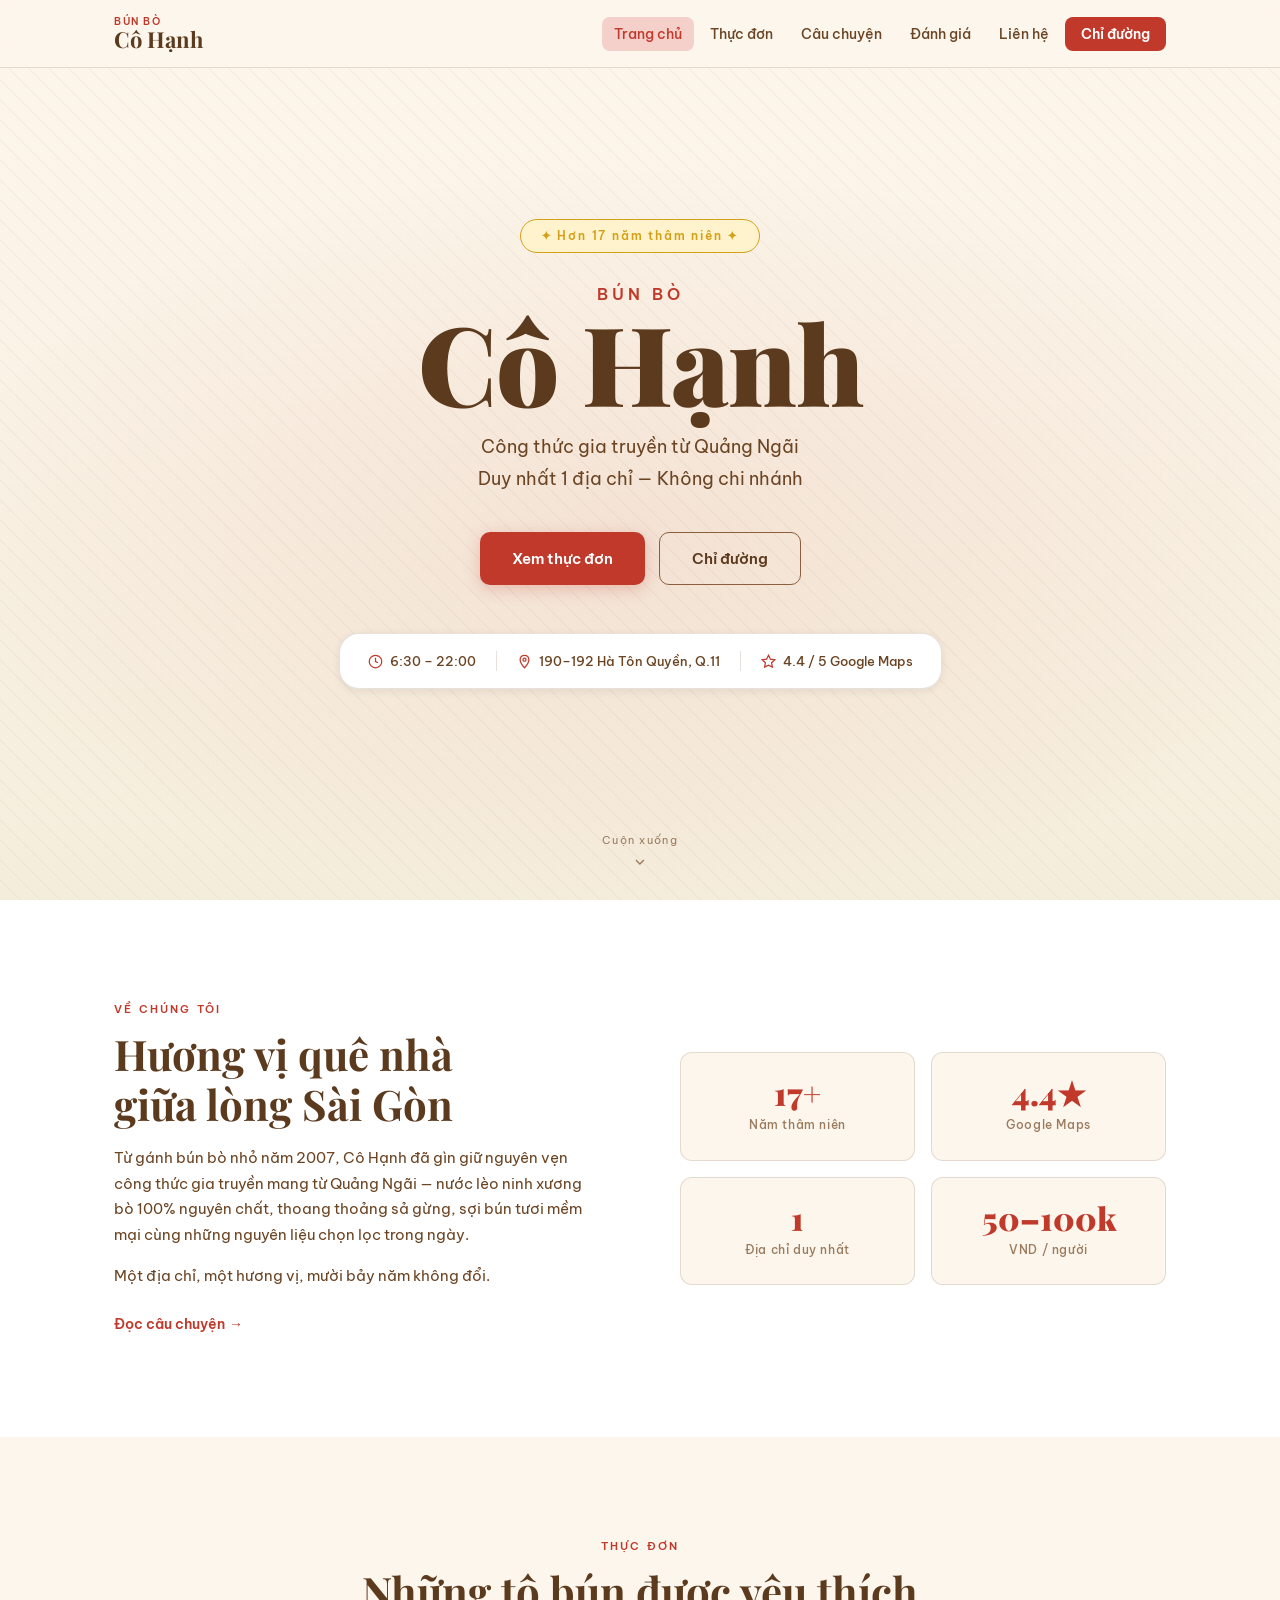
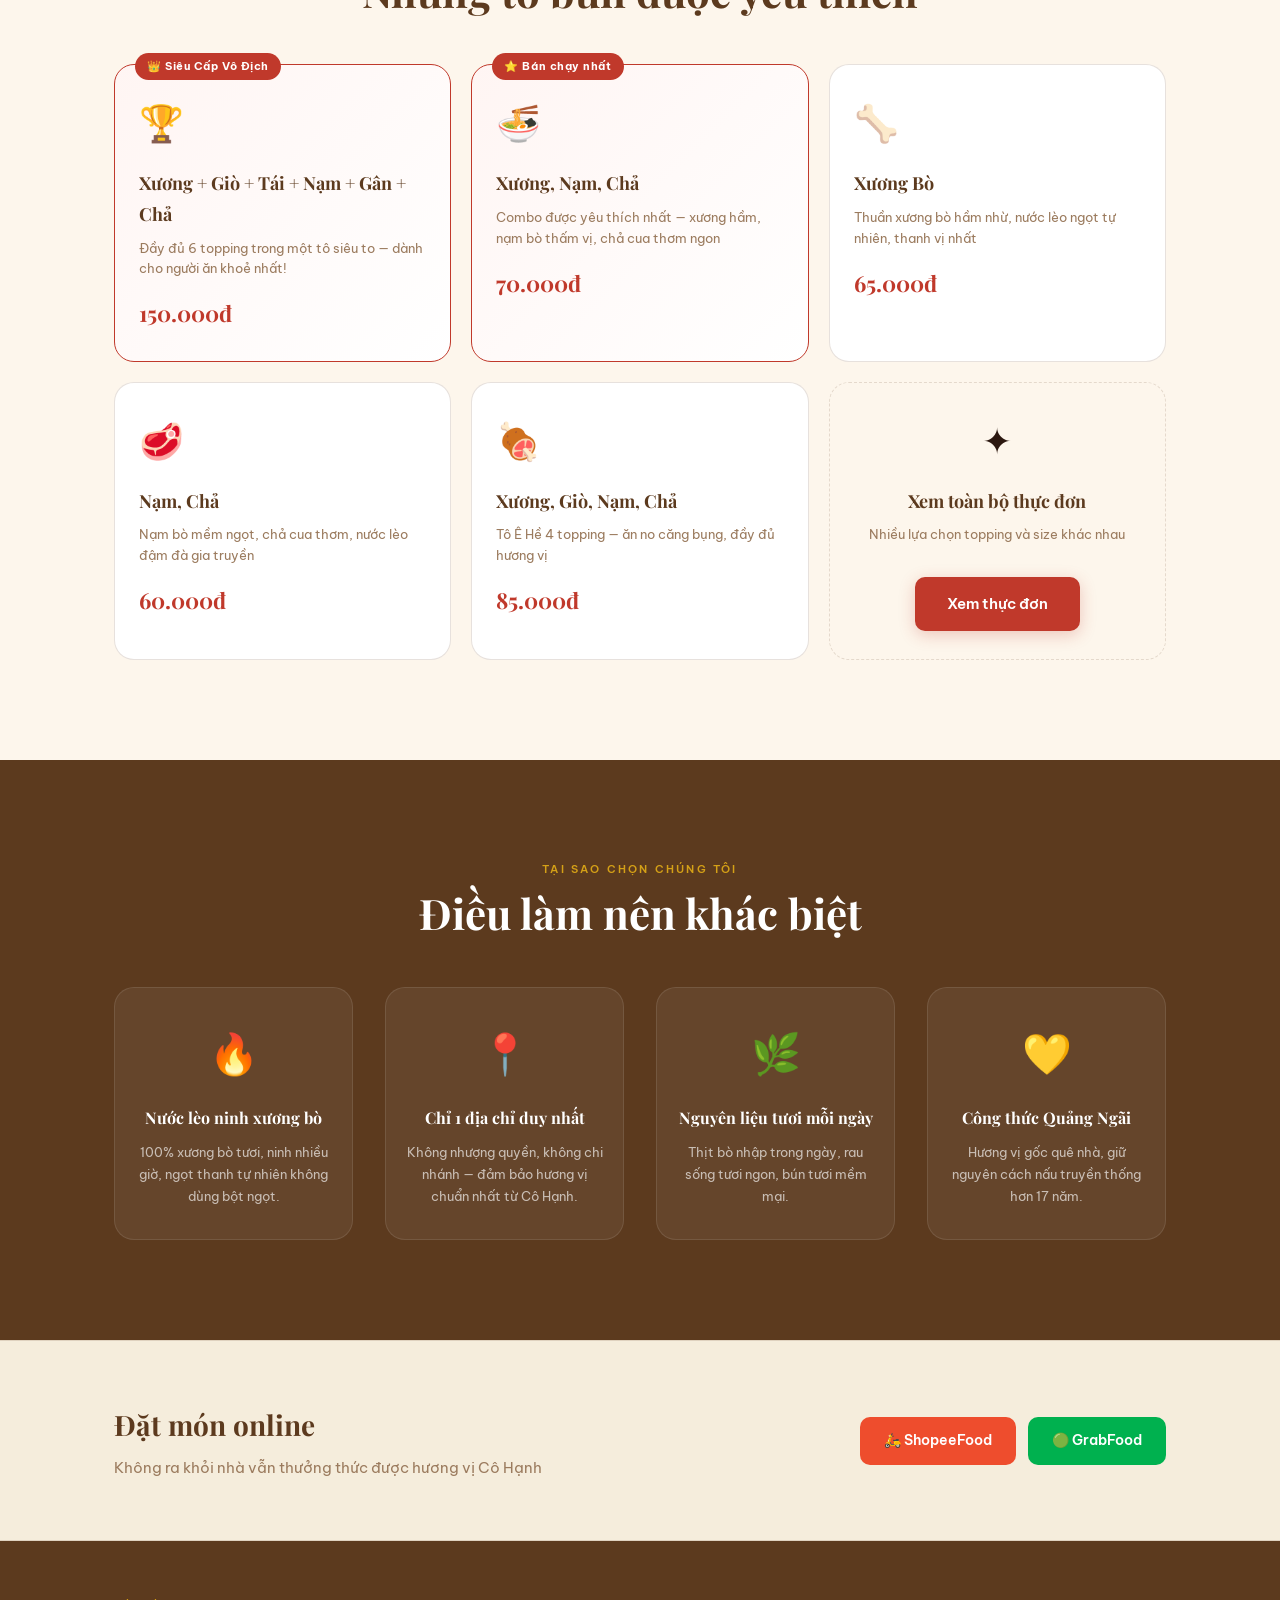
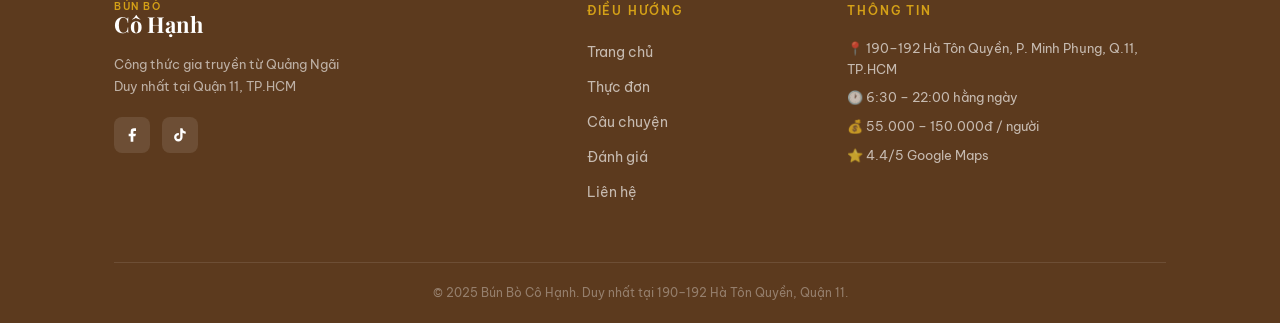
==== commit a0e9d24a: "✏️ Fix menu: real prices, dishes & address from actual menu photo - Corrected all prices from real m" ====
--- a/index.html
+++ b/index.html
@@ -114,39 +114,40 @@
       <div class="menu-cards">
 
         <div class="menu-card featured">
-          <div class="menu-card-badge">Bán chạy nhất</div>
+          <div class="menu-card-badge">👑 Siêu Cấp Vô Địch</div>
+          <div class="menu-card-emoji">🏆</div>
+          <h3>Xương + Giò + Tái + Nạm + Gân + Chả</h3>
+          <p>Đầy đủ 6 topping trong một tô siêu to — dành cho người ăn khoẻ nhất!</p>
+          <div class="menu-card-price">150.000đ</div>
+        </div>
+
+        <div class="menu-card featured">
+          <div class="menu-card-badge">⭐ Bán chạy nhất</div>
           <div class="menu-card-emoji">🍜</div>
-          <h3>Tô Đặc Biệt</h3>
-          <p>Xương + Giò + Tái + Nạm + Gân + Chả — đầy đủ topping, tô siêu to</p>
-          <div class="menu-card-price">90.000đ</div>
+          <h3>Xương, Nạm, Chả</h3>
+          <p>Combo được yêu thích nhất — xương hầm, nạm bò thấm vị, chả cua thơm ngon</p>
+          <div class="menu-card-price">70.000đ</div>
+        </div>
+
+        <div class="menu-card">
+          <div class="menu-card-emoji">🦴</div>
+          <h3>Xương Bò</h3>
+          <p>Thuần xương bò hầm nhừ, nước lèo ngọt tự nhiên, thanh vị nhất</p>
+          <div class="menu-card-price">65.000đ</div>
         </div>
 
         <div class="menu-card">
           <div class="menu-card-emoji">🥩</div>
-          <h3>Bún Xương Nạm Chả</h3>
-          <p>Xương hầm mềm, nạm bò thấm vị, chả giò vàng ươm</p>
-          <div class="menu-card-price">65.000đ</div>
+          <h3>Nạm, Chả</h3>
+          <p>Nạm bò mềm ngọt, chả cua thơm, nước lèo đậm đà gia truyền</p>
+          <div class="menu-card-price">60.000đ</div>
         </div>
 
         <div class="menu-card">
           <div class="menu-card-emoji">🍖</div>
-          <h3>Bún Giò Nạm Chả</h3>
-          <p>Giò heo béo ngậy, nạm bò dai ngon, nước lèo đậm đà</p>
-          <div class="menu-card-price">70.000đ</div>
-        </div>
-
-        <div class="menu-card">
-          <div class="menu-card-emoji">🥣</div>
-          <h3>Bún Tái Nạm</h3>
-          <p>Thịt bò tái hồng tươi, nạm mềm, chan nước lèo nóng hổi</p>
-          <div class="menu-card-price">60.000đ</div>
-        </div>
-
-        <div class="menu-card">
-          <div class="menu-card-emoji">🍛</div>
-          <h3>Bò Kho</h3>
-          <p>Bò kho sánh vàng ăn kèm bánh mì hoặc bún, đổi vị thú vị</p>
-          <div class="menu-card-price">75.000đ</div>
+          <h3>Xương, Giò, Nạm, Chả</h3>
+          <p>Tô Ê Hề 4 topping — ăn no căng bụng, đầy đủ hương vị</p>
+          <div class="menu-card-price">85.000đ</div>
         </div>
 
         <div class="menu-card menu-card-cta">
@@ -239,9 +240,9 @@
         </div>
         <div class="footer-contact">
           <h4>Thông tin</h4>
-          <p>📍 190–192 Hà Tôn Quyền, P.6, Q.11, TP.HCM</p>
+          <p>📍 190–192 Hà Tôn Quyền, P. Minh Phụng, Q.11, TP.HCM</p>
           <p>🕐 6:30 – 22:00 hằng ngày</p>
-          <p>💰 50.000 – 100.000đ / người</p>
+          <p>💰 55.000 – 150.000đ / người</p>
           <p>⭐ 4.4/5 Google Maps</p>
         </div>
       </div>
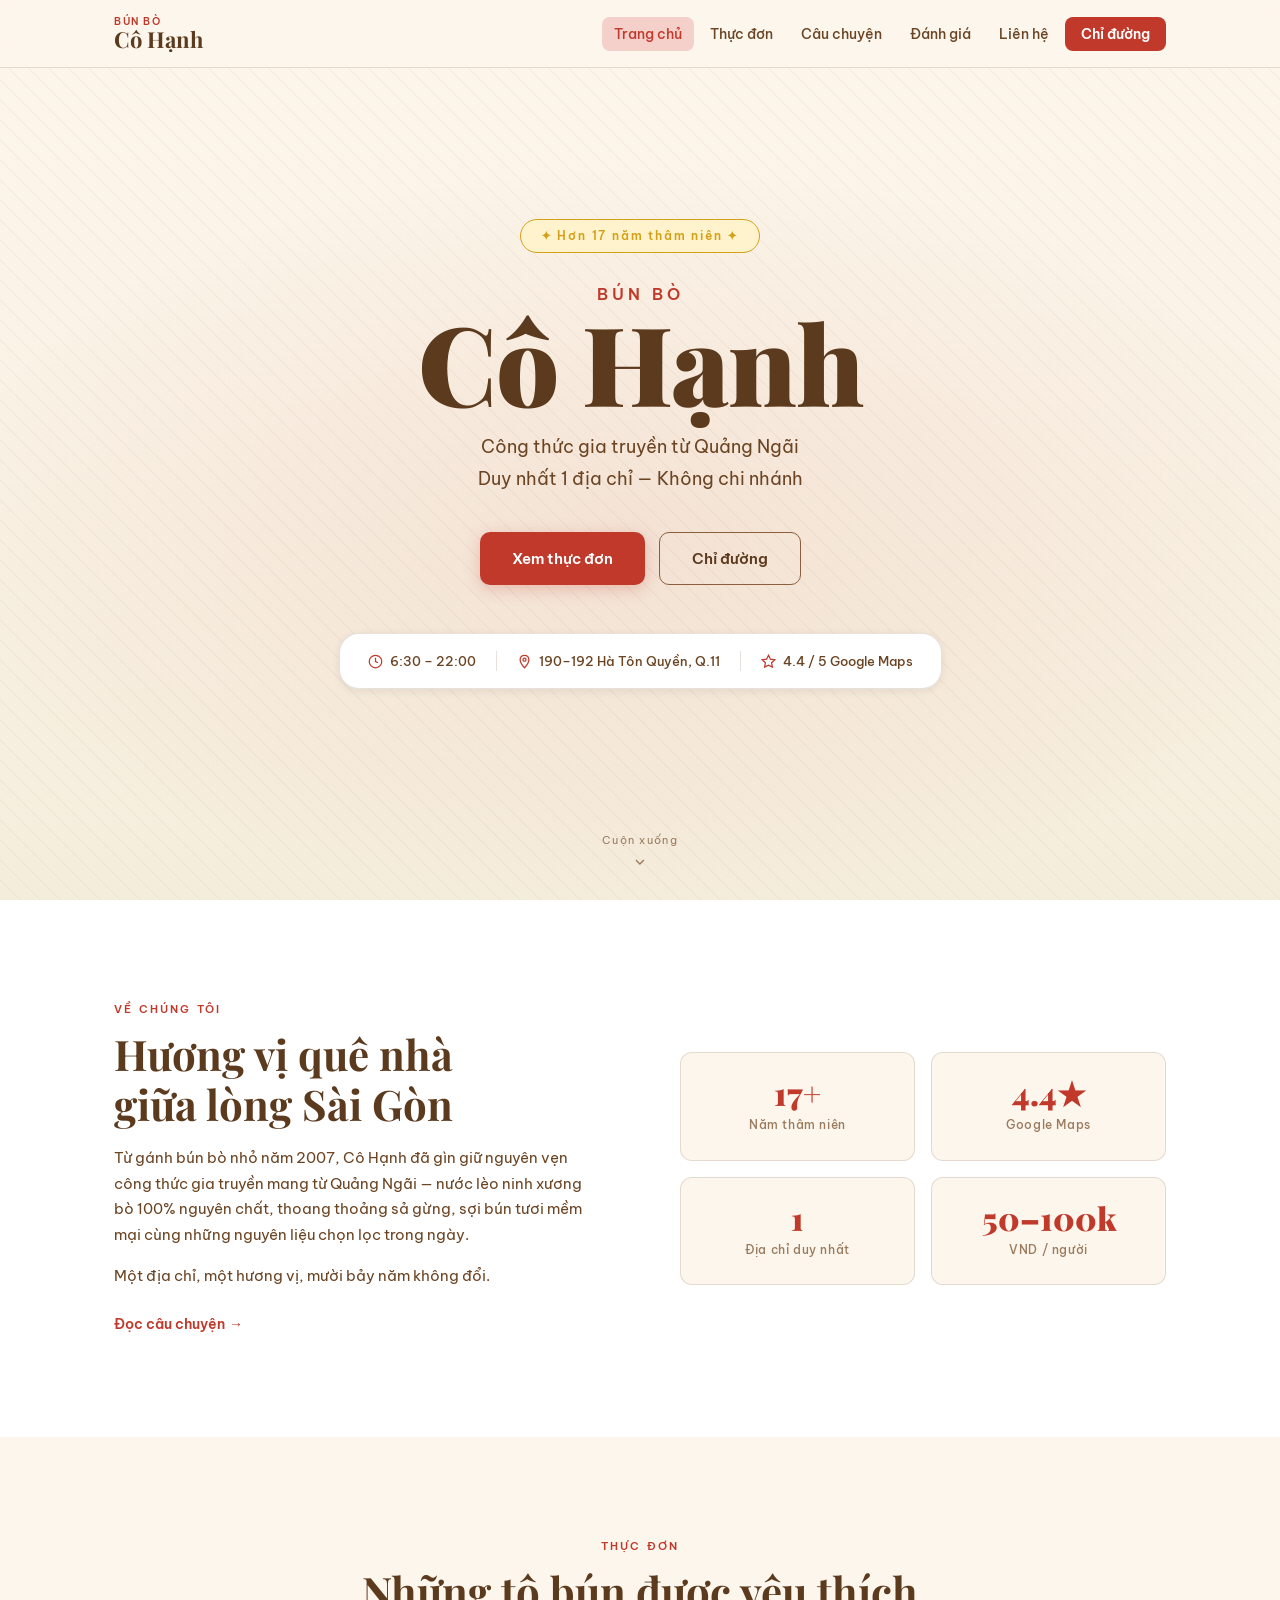
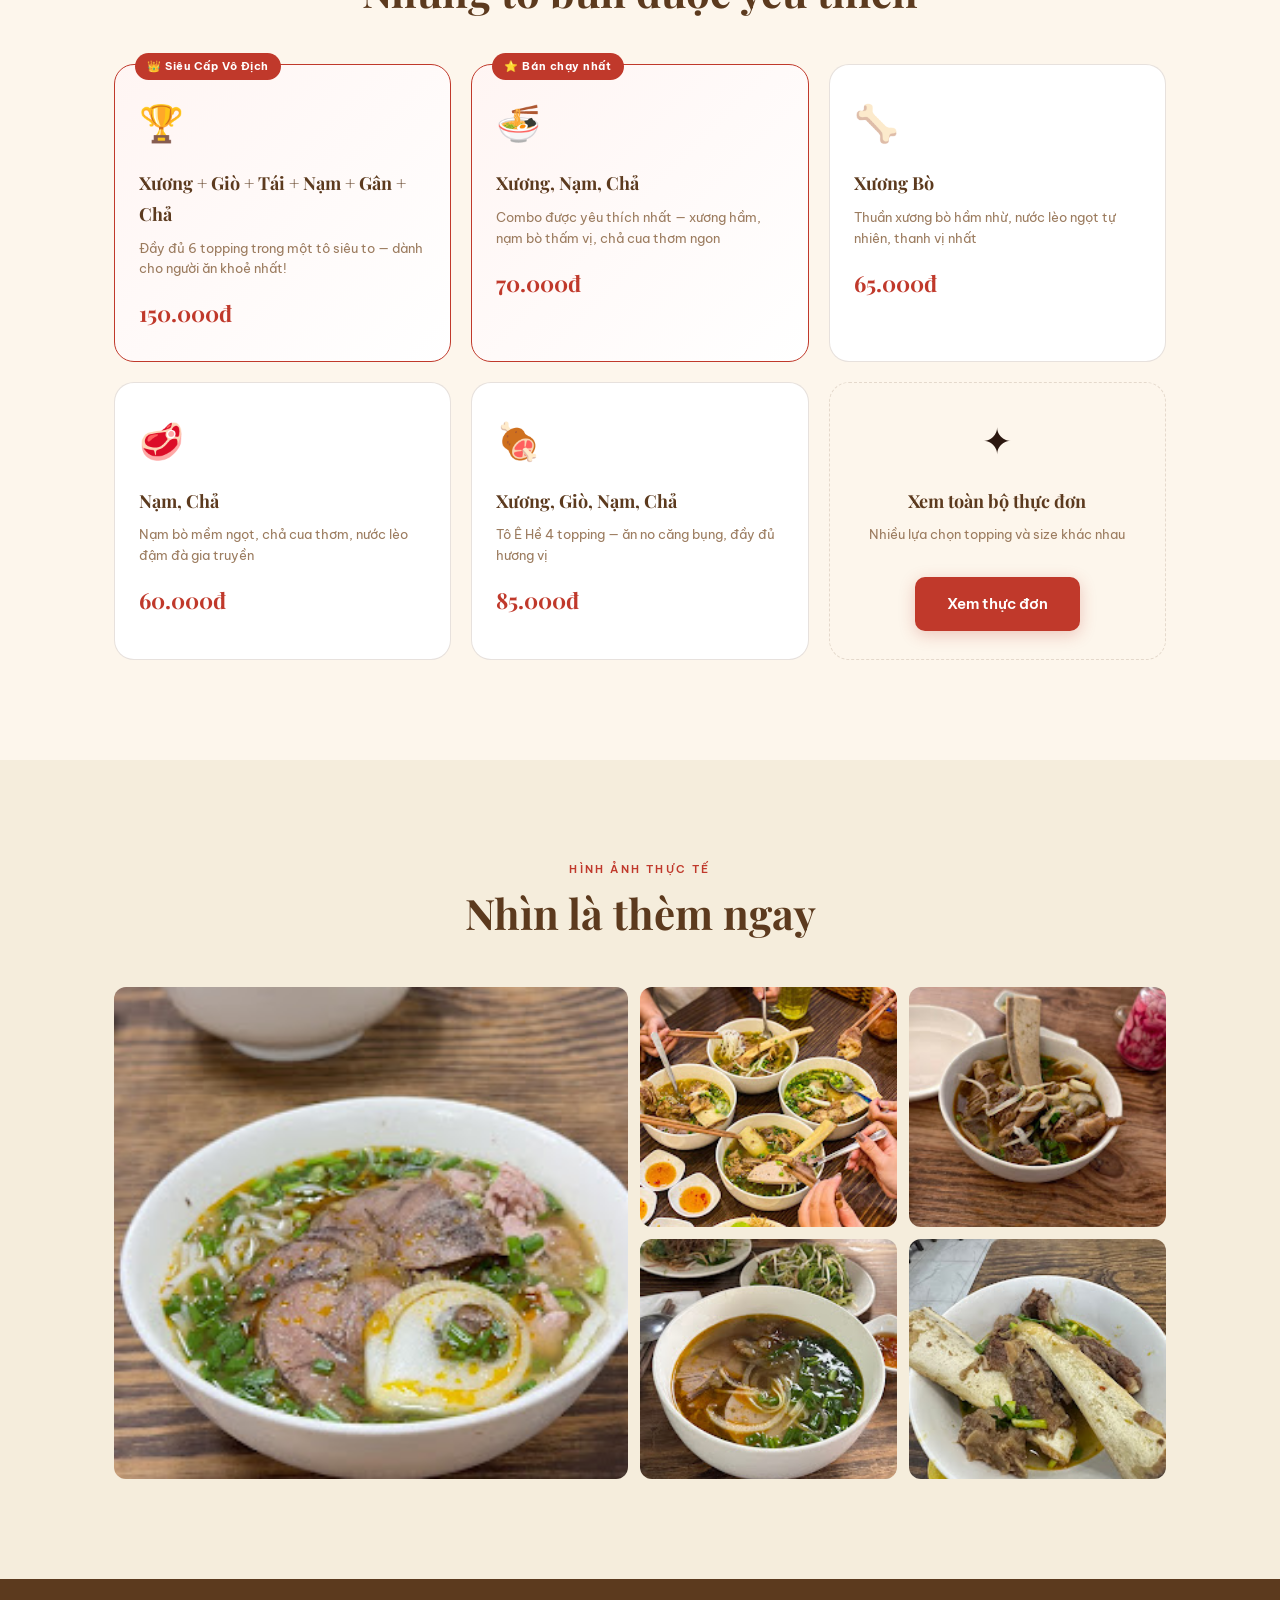
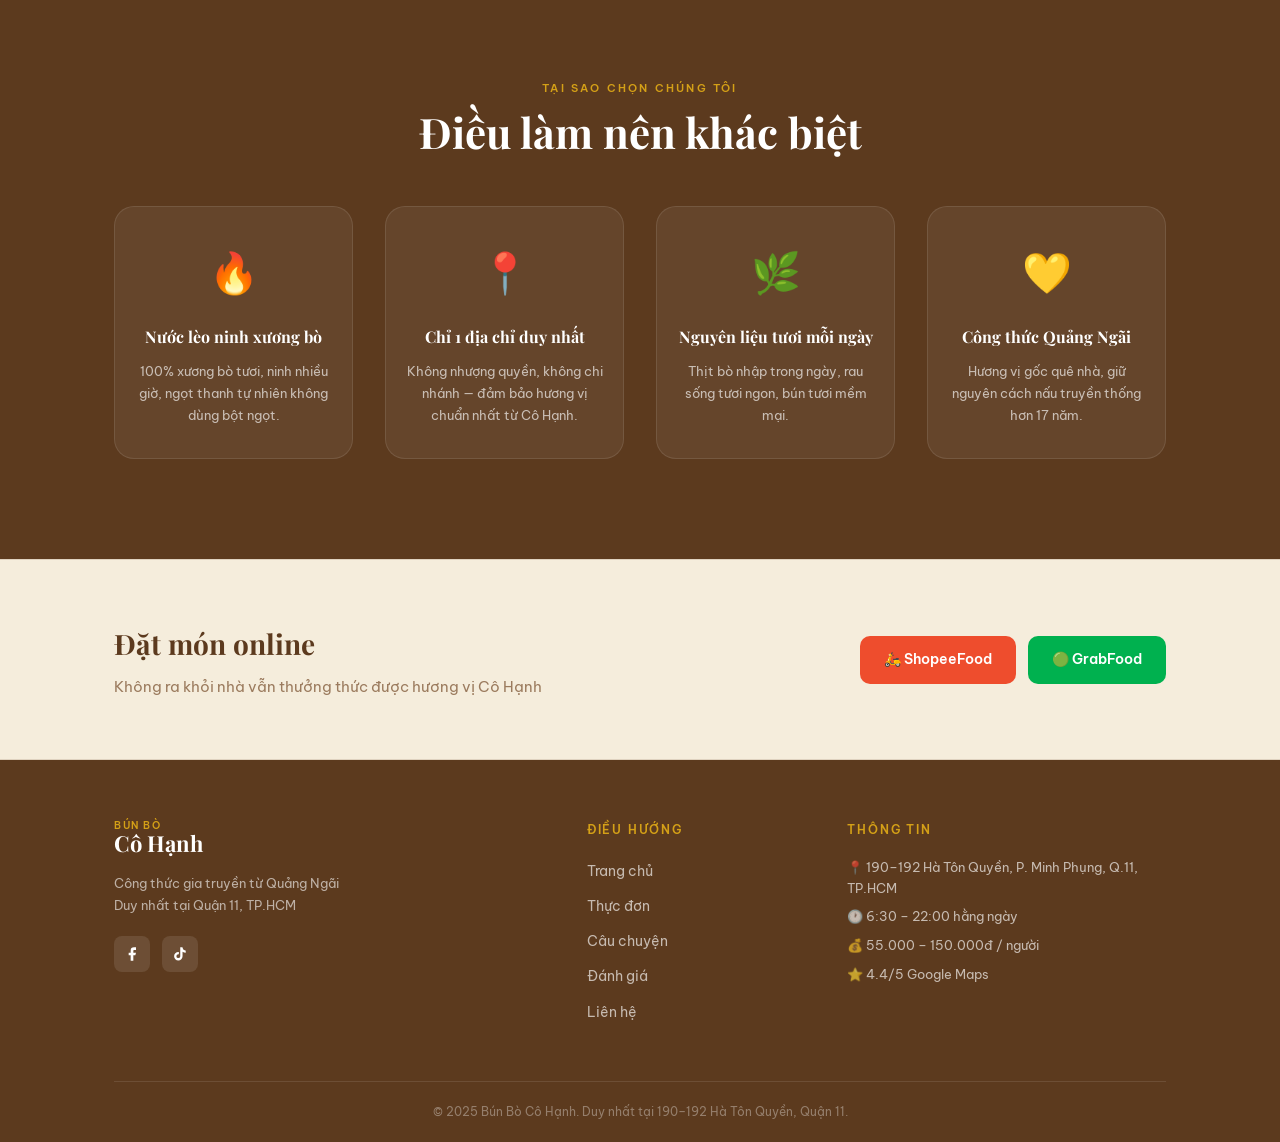
==== commit c042b630: "📸 Add real food photos: gallery on homepage + photo strip on menu page - 5 real dish photos added (b" ====
--- a/index.html
+++ b/index.html
@@ -161,6 +161,38 @@
     </div>
   </section>
 
+  <!-- PHOTO GALLERY -->
+  <section class="gallery-section">
+    <div class="container">
+      <div class="section-header-centered">
+        <div class="section-eyebrow">Hình ảnh thực tế</div>
+        <h2 class="section-title">Nhìn là thèm ngay</h2>
+      </div>
+      <div class="gallery-grid">
+        <div class="gallery-item gallery-item--large">
+          <img src="images/bowl-1.jpeg" alt="Tô bún bò Cô Hạnh với nạm, tái, chả" loading="lazy">
+          <div class="gallery-overlay"><span>Tô nạm, tái, chả</span></div>
+        </div>
+        <div class="gallery-item">
+          <img src="images/bowl-2.jpeg" alt="Nhiều tô bún bò Cô Hạnh trên bàn" loading="lazy">
+          <div class="gallery-overlay"><span>Đông vui cùng bạn bè</span></div>
+        </div>
+        <div class="gallery-item">
+          <img src="images/bowl-3.jpeg" alt="Tô bún bò xương giò Cô Hạnh" loading="lazy">
+          <div class="gallery-overlay"><span>Tô xương, giò heo</span></div>
+        </div>
+        <div class="gallery-item">
+          <img src="images/bowl-4.jpeg" alt="Tô bún bò nước lèo đậm đà" loading="lazy">
+          <div class="gallery-overlay"><span>Nước lèo ninh xương bò</span></div>
+        </div>
+        <div class="gallery-item">
+          <img src="images/bowl-5.jpeg" alt="Bò kho bánh mì Cô Hạnh" loading="lazy">
+          <div class="gallery-overlay"><span>Bò kho bánh mì</span></div>
+        </div>
+      </div>
+    </div>
+  </section>
+
   <!-- WHY US -->
   <section class="why-us">
     <div class="container">
--- a/style.css
+++ b/style.css
@@ -453,6 +453,55 @@
   border-style: dashed;
 }
 
+/* ===== PHOTO GALLERY ===== */
+.gallery-section {
+  padding: 100px 0;
+  background: var(--cream-dark);
+}
+.gallery-grid {
+  display: grid;
+  grid-template-columns: 2fr 1fr 1fr;
+  grid-template-rows: 240px 240px;
+  gap: 12px;
+}
+.gallery-item {
+  position: relative;
+  overflow: hidden;
+  border-radius: var(--radius);
+  cursor: pointer;
+}
+.gallery-item--large {
+  grid-row: 1 / 3;
+}
+.gallery-item img {
+  width: 100%;
+  height: 100%;
+  object-fit: cover;
+  transition: transform 0.5s ease;
+}
+.gallery-item:hover img {
+  transform: scale(1.06);
+}
+.gallery-overlay {
+  position: absolute;
+  inset: 0;
+  background: linear-gradient(to top, rgba(44,24,16,0.7) 0%, transparent 50%);
+  display: flex;
+  align-items: flex-end;
+  padding: 16px;
+  opacity: 0;
+  transition: opacity 0.3s;
+}
+.gallery-item:hover .gallery-overlay {
+  opacity: 1;
+}
+.gallery-overlay span {
+  color: var(--white);
+  font-size: 13px;
+  font-weight: 600;
+  letter-spacing: .05em;
+}
+
 /* ===== WHY US ===== */
 .why-us {
   padding: 100px 0;
@@ -611,6 +660,29 @@
   max-width: 500px;
   margin: 0 auto;
 }
+
+/* ===== MENU PHOTO STRIP ===== */
+.menu-photos { padding: 32px 0 0; background: var(--cream); }
+.menu-photo-strip {
+  display: flex;
+  gap: 10px;
+  overflow-x: auto;
+  scrollbar-width: none;
+  padding-bottom: 4px;
+}
+.menu-photo-strip::-webkit-scrollbar { display: none; }
+.mps-item {
+  flex: 0 0 200px;
+  height: 140px;
+  border-radius: var(--radius);
+  overflow: hidden;
+}
+.mps-item img {
+  width: 100%; height: 100%;
+  object-fit: cover;
+  transition: transform 0.4s;
+}
+.mps-item:hover img { transform: scale(1.07); }
 
 /* ===== MENU PAGE ===== */
 .menu-page { padding: 60px 0 100px; }
@@ -1002,6 +1074,14 @@
 
 /* ===== RESPONSIVE ===== */
 @media (max-width: 900px) {
+  .gallery-grid {
+    grid-template-columns: 1fr 1fr;
+    grid-template-rows: 200px 200px 200px;
+  }
+  .gallery-item--large {
+    grid-column: 1 / 3;
+    grid-row: 1 / 2;
+  }
   .about-grid { grid-template-columns: 1fr; gap: 40px; }
   .menu-cards { grid-template-columns: repeat(2, 1fr); }
   .why-grid { grid-template-columns: repeat(2, 1fr); }
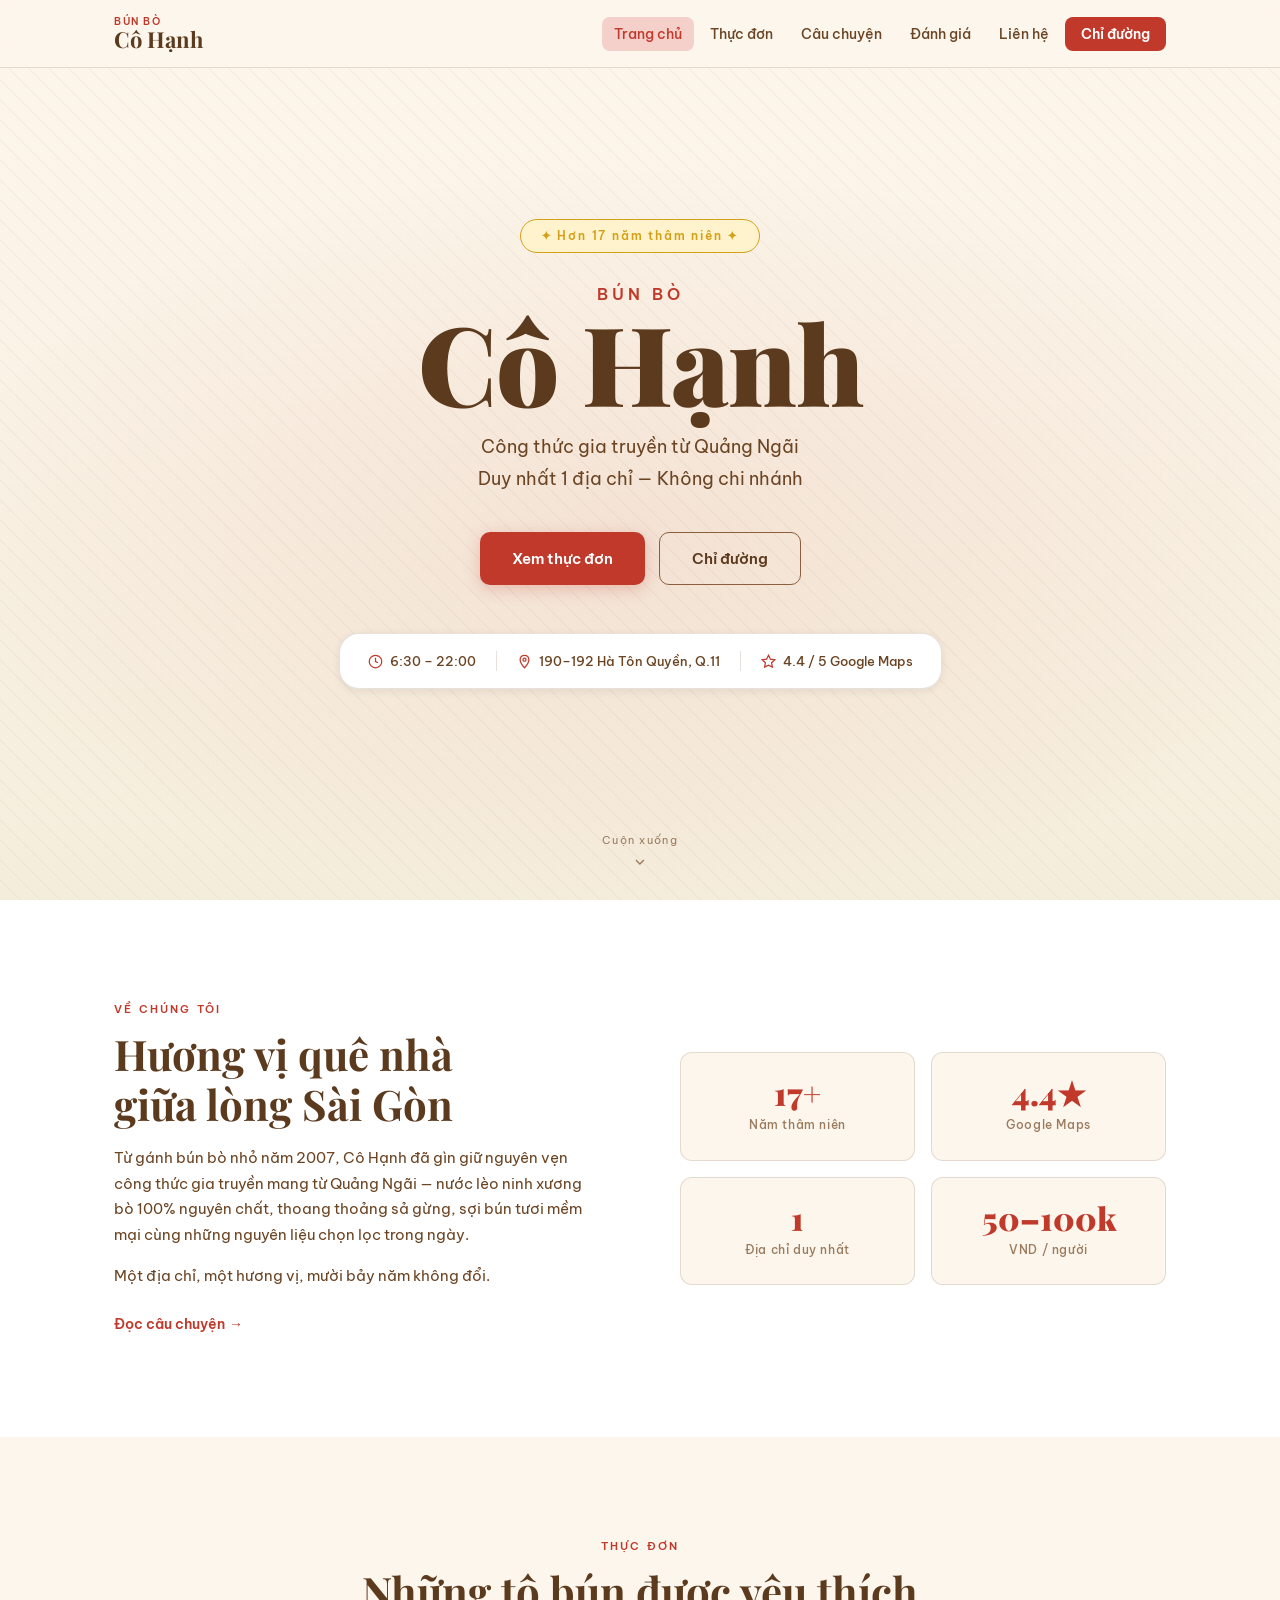
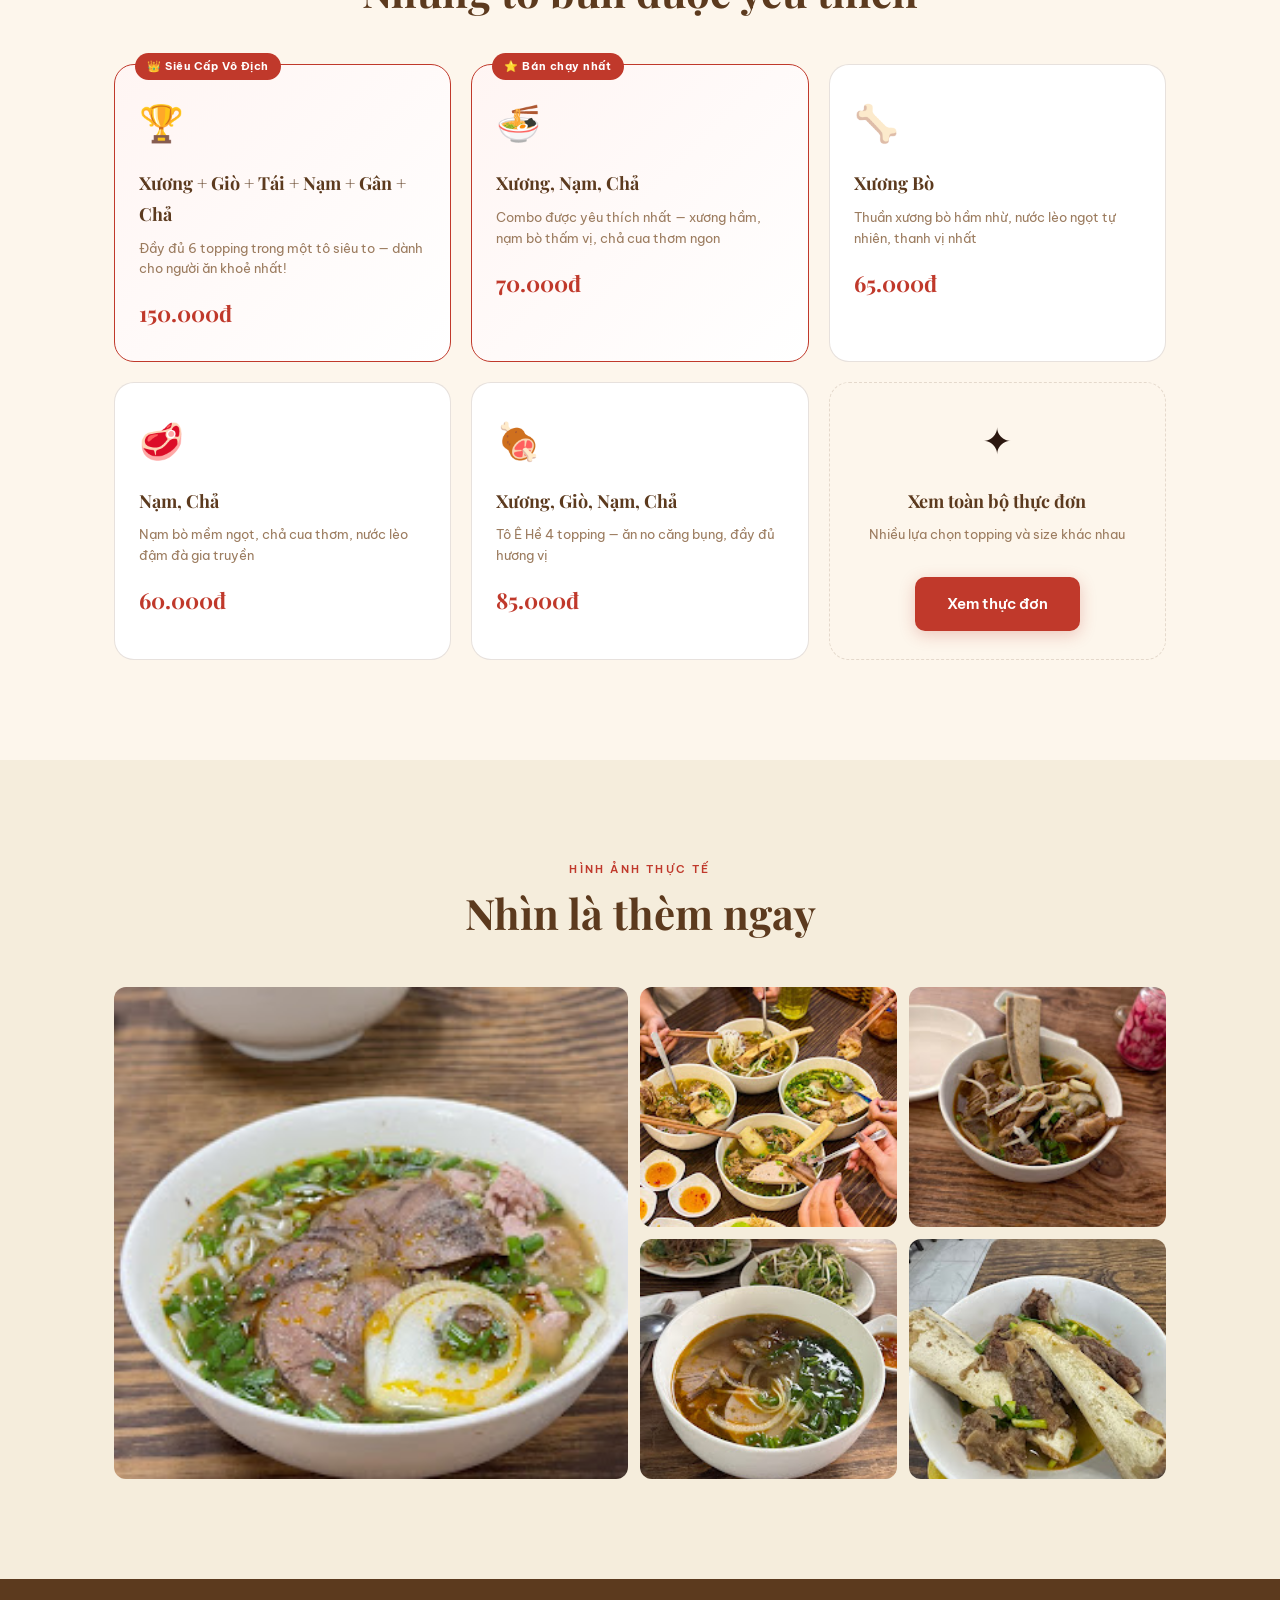
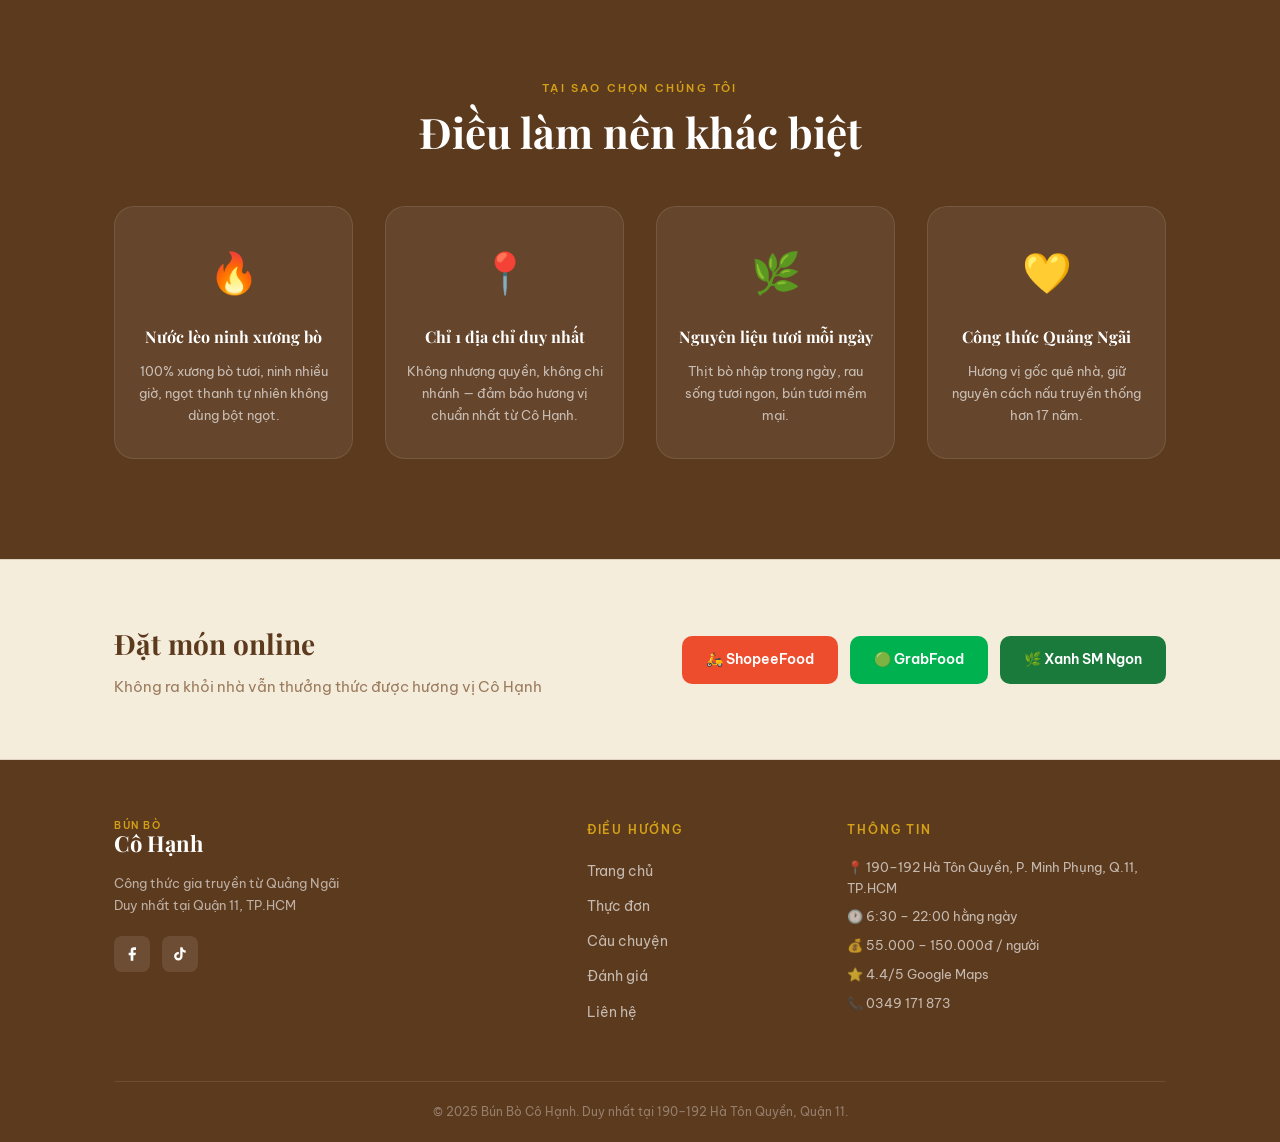
==== commit d87cdb0f: "✨ Add owner photo, phone, GreenSM, real social links & celebrity photo - Owner photo (Cô Hạnh) with " ====
--- a/index.html
+++ b/index.html
@@ -234,8 +234,9 @@
           <p>Không ra khỏi nhà vẫn thưởng thức được hương vị Cô Hạnh</p>
         </div>
         <div class="cta-buttons">
-          <a href="https://shopeefood.vn" target="_blank" class="btn-delivery shopeefood">🛵 ShopeeFood</a>
-          <a href="https://food.grab.com" target="_blank" class="btn-delivery grabfood">🟢 GrabFood</a>
+          <a href="https://shopeefood.vn/u/etMS2CG" target="_blank" class="btn-delivery shopeefood">🛵 ShopeeFood</a>
+          <a href="https://r.grab.com/g/6-20260529_210311_03A179013CF245B08ACE6A8EB59661BD_MEXMPS-5-C4EHALB1VN5WG6" target="_blank" class="btn-delivery grabfood">🟢 GrabFood</a>
+          <a href="https://xanhsmngon.onelink.me/14WJ/dlx24sev" target="_blank" class="btn-delivery greensm">🌿 Xanh SM Ngon</a>
         </div>
       </div>
     </div>
@@ -252,10 +253,10 @@
           </div>
           <p>Công thức gia truyền từ Quảng Ngãi<br>Duy nhất tại Quận 11, TP.HCM</p>
           <div class="social-links">
-            <a href="https://www.facebook.com/bunbocohanhngonbore" target="_blank" aria-label="Facebook">
+            <a href="https://facebook.com/bunbocohanhngonbore" target="_blank" aria-label="Facebook">
               <svg viewBox="0 0 24 24" fill="currentColor"><path d="M18 2h-3a5 5 0 0 0-5 5v3H7v4h3v8h4v-8h3l1-4h-4V7a1 1 0 0 1 1-1h3z"/></svg>
             </a>
-            <a href="https://www.tiktok.com" target="_blank" aria-label="TikTok">
+            <a href="https://www.tiktok.com/@bunbocohanhsince2006" target="_blank" aria-label="TikTok">
               <svg viewBox="0 0 24 24" fill="currentColor"><path d="M19.59 6.69a4.83 4.83 0 01-3.77-4.25V2h-3.45v13.67a2.89 2.89 0 01-2.88 2.5 2.89 2.89 0 01-2.89-2.89 2.89 2.89 0 012.89-2.89c.28 0 .54.04.79.1V9.01a6.27 6.27 0 00-.79-.05 6.34 6.34 0 00-6.34 6.34 6.34 6.34 0 006.34 6.34 6.34 6.34 0 006.33-6.34V8.69a8.18 8.18 0 004.78 1.52V6.75a4.85 4.85 0 01-1.01-.06z"/></svg>
             </a>
           </div>
@@ -276,6 +277,7 @@
           <p>🕐 6:30 – 22:00 hằng ngày</p>
           <p>💰 55.000 – 150.000đ / người</p>
           <p>⭐ 4.4/5 Google Maps</p>
+          <p>📞 <a href="tel:0349171873" style="color:rgba(255,255,255,0.65)">0349 171 873</a></p>
         </div>
       </div>
       <div class="footer-bottom">
--- a/style.css
+++ b/style.css
@@ -569,6 +569,7 @@
 .btn-delivery:hover { transform: translateY(-2px); box-shadow: var(--shadow); }
 .btn-delivery.shopeefood { background: #EE4D2D; color: var(--white); }
 .btn-delivery.grabfood  { background: #00B14F; color: var(--white); }
+.btn-delivery.greensm   { background: #1a7a3c; color: var(--white); }
 
 .btn-delivery-sm {
   display: inline-block;
@@ -579,6 +580,7 @@
 }
 .btn-delivery-sm.shopeefood { background: #EE4D2D; color: var(--white); }
 .btn-delivery-sm.grabfood  { background: #00B14F; color: var(--white); }
+.btn-delivery-sm.greensm   { background: #1a7a3c; color: var(--white); }
 
 /* ===== FOOTER ===== */
 .footer {
@@ -659,6 +661,57 @@
   color: var(--text-muted);
   max-width: 500px;
   margin: 0 auto;
+}
+
+/* Owner card */
+.owner-card {
+  border-color: var(--red) !important;
+  background: linear-gradient(135deg, #FFF5F3 0%, var(--white) 100%);
+  align-items: center;
+}
+.owner-photo {
+  width: 72px;
+  height: 72px;
+  border-radius: 50%;
+  object-fit: cover;
+  object-position: center top;
+  border: 3px solid var(--red);
+  flex-shrink: 0;
+}
+.btn-phone {
+  display: inline-block;
+  margin-top: 10px;
+  background: var(--red);
+  color: var(--white);
+  font-weight: 600;
+  font-size: 14px;
+  padding: 8px 20px;
+  border-radius: 8px;
+  transition: background 0.2s;
+}
+.btn-phone:hover { background: var(--red-dark); }
+
+/* Celebrity photo on story page */
+.story-celeb-photo {
+  margin-top: 20px;
+  border-radius: var(--radius-lg);
+  overflow: hidden;
+  border: 2px solid var(--border);
+  max-width: 420px;
+}
+.story-celeb-photo img {
+  width: 100%;
+  height: auto;
+  display: block;
+}
+.story-celeb-caption {
+  background: var(--cream-dark);
+  padding: 10px 16px;
+  font-size: 12px;
+  color: var(--text-muted);
+  font-style: italic;
+  text-align: center;
+  margin: 0 !important;
 }
 
 /* ===== MENU PHOTO STRIP ===== */
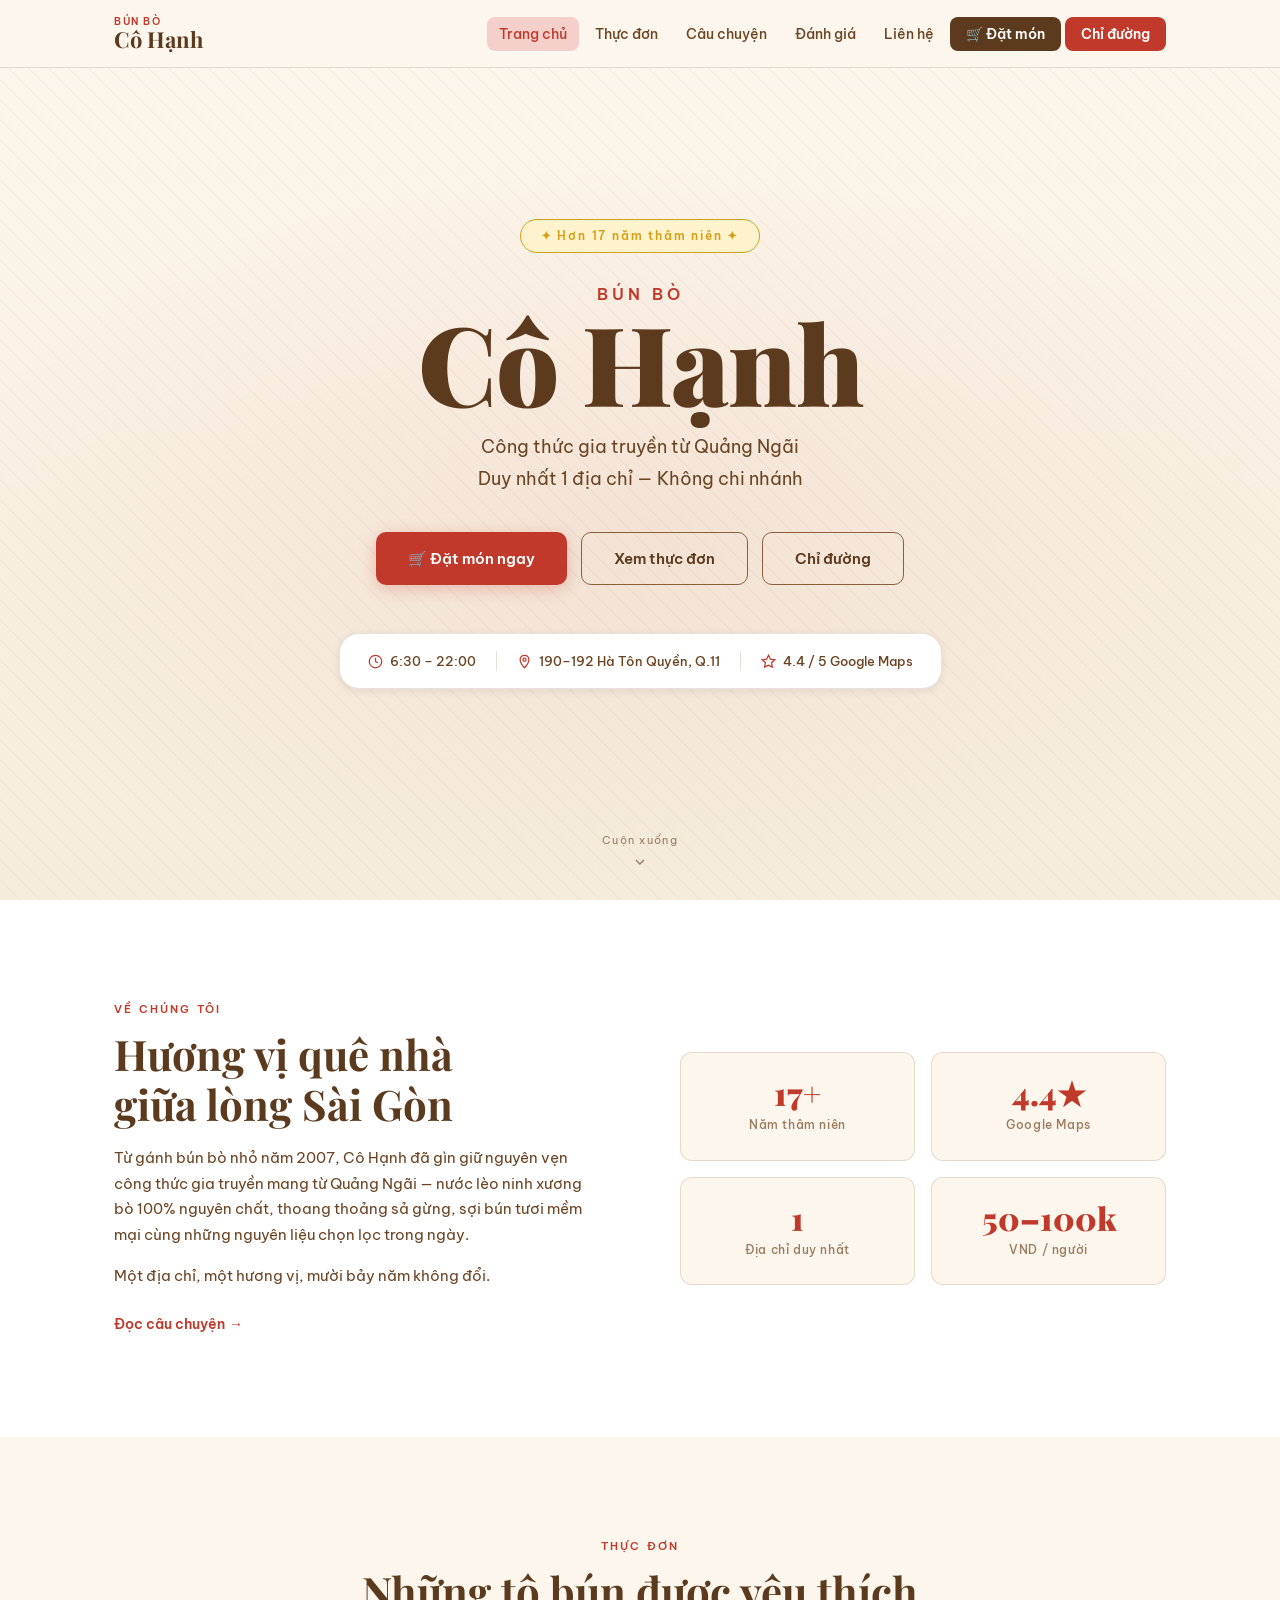
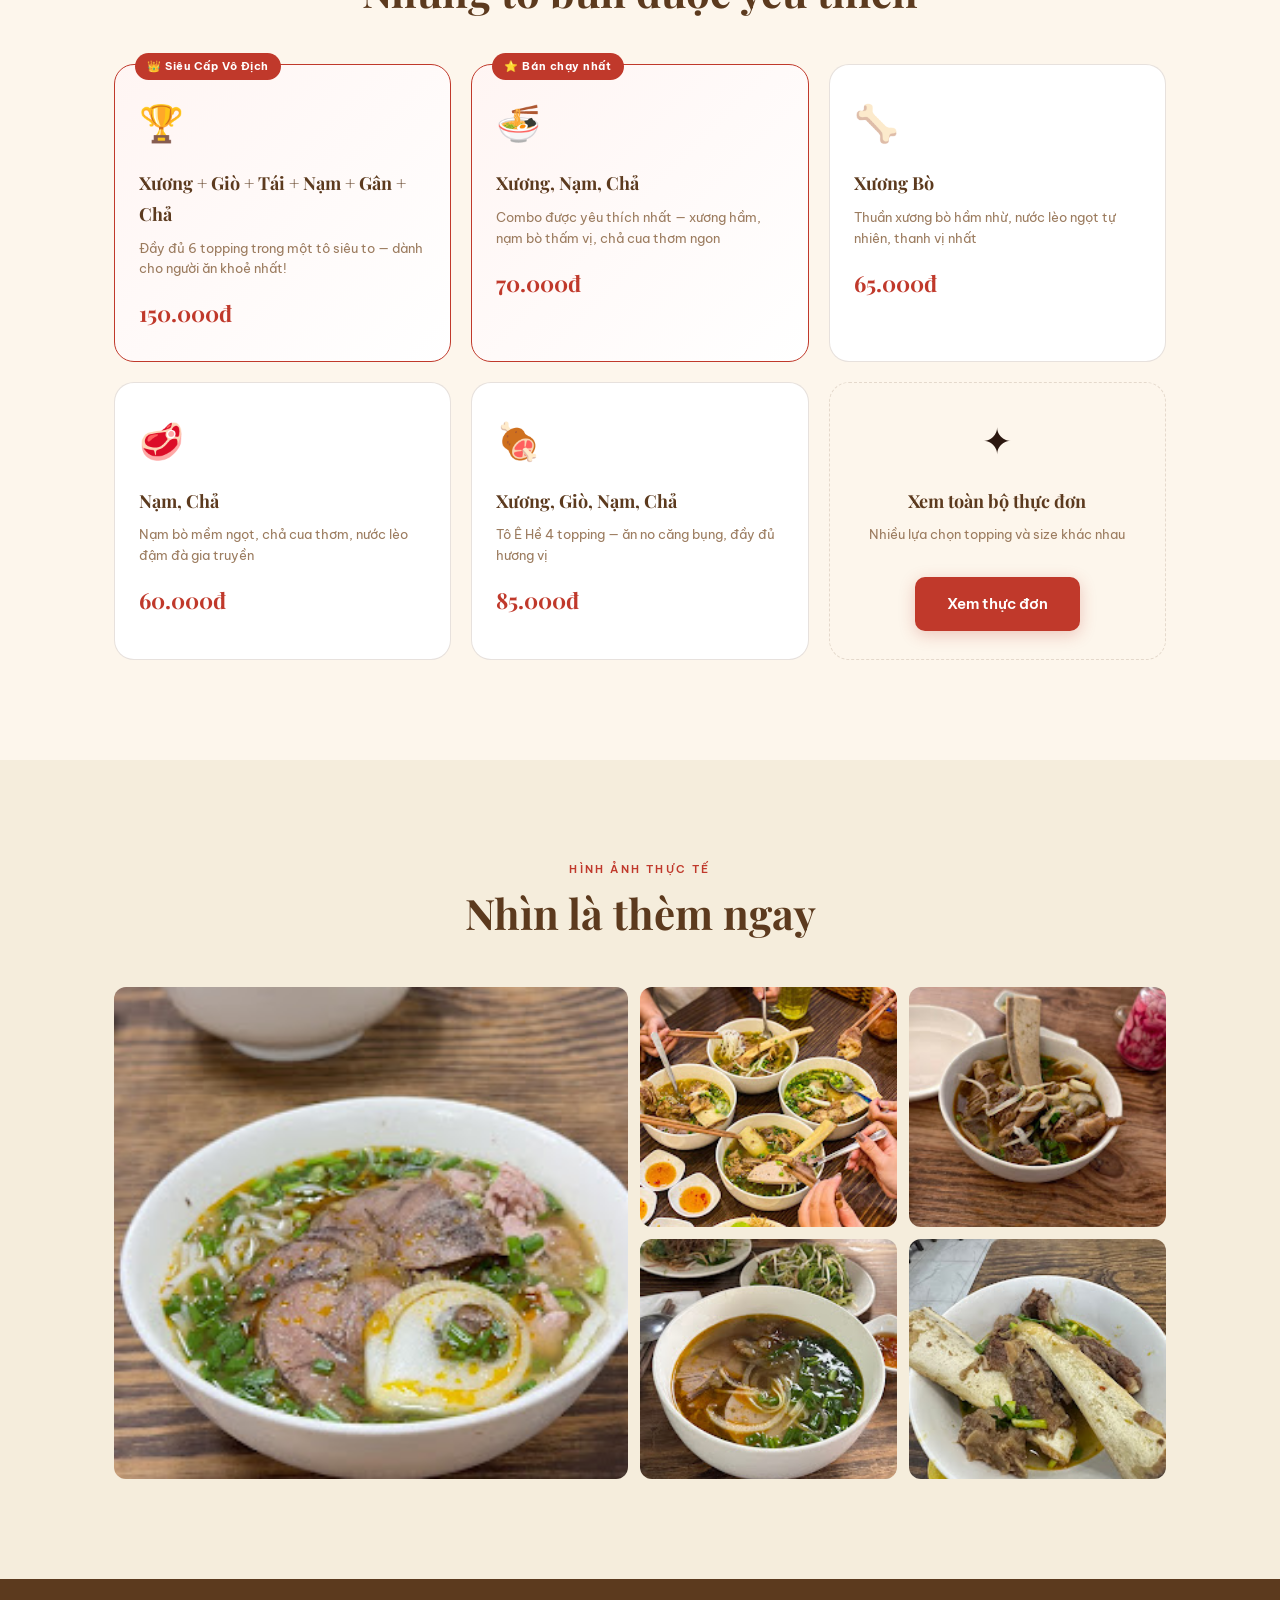
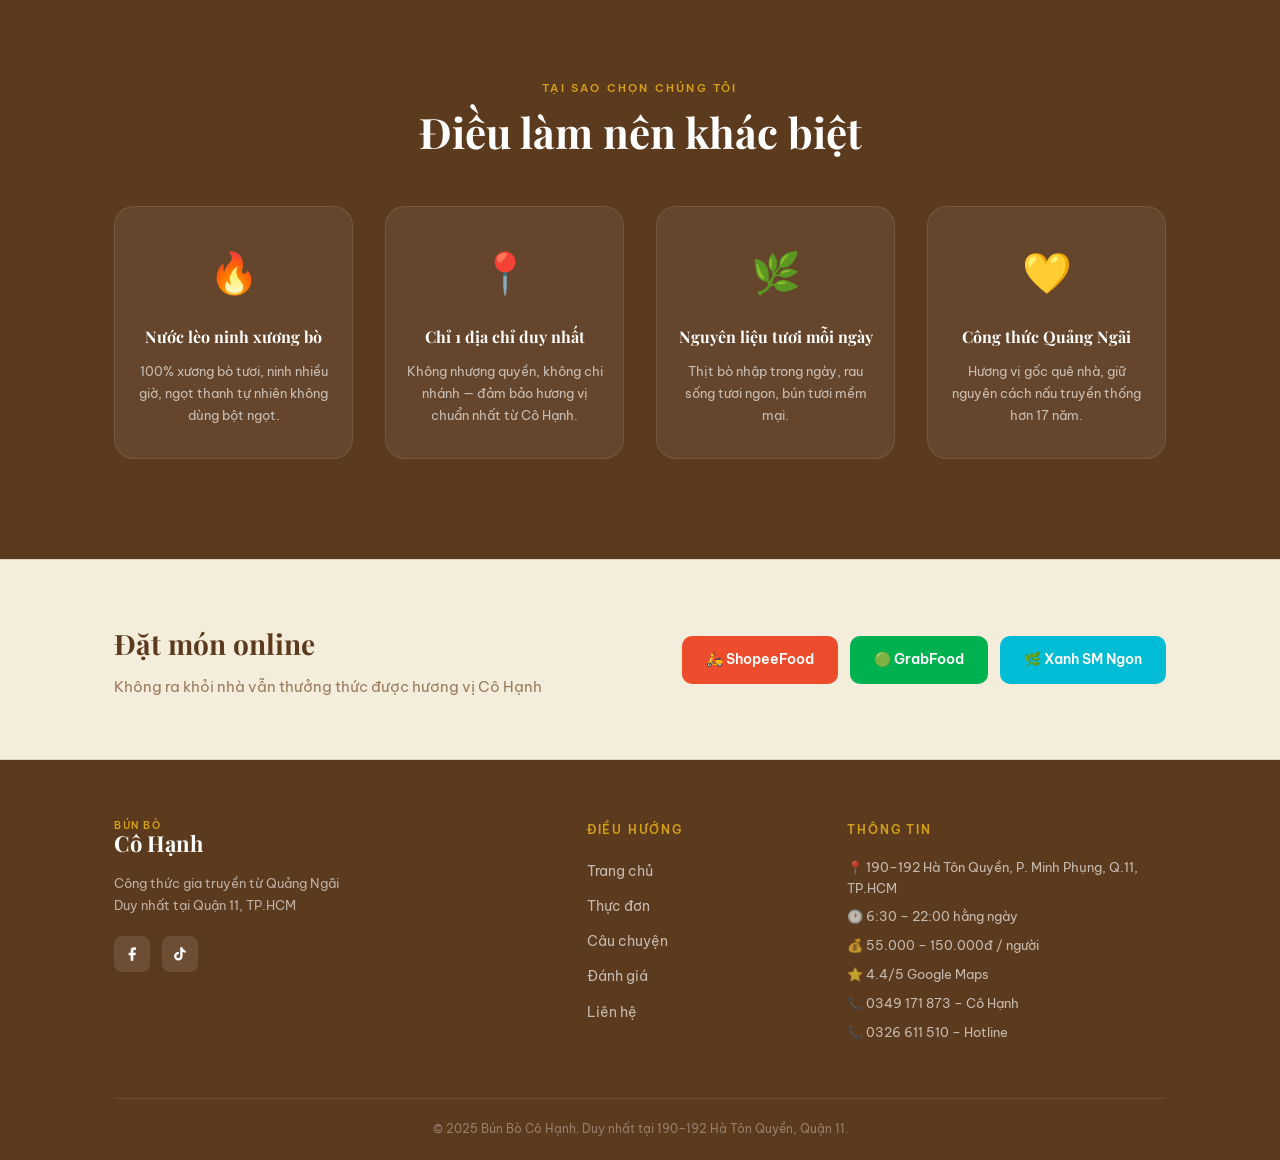
==== commit 16585154: "🛒 Add full order system + fixes - NEW order.html: full cart with all menu items, qty +/- buttons - C" ====
--- a/index.html
+++ b/index.html
@@ -27,6 +27,7 @@
         <li><a href="story.html">Câu chuyện</a></li>
         <li><a href="reviews.html">Đánh giá</a></li>
         <li><a href="contact.html">Liên hệ</a></li>
+        <li><a href="order.html" class="nav-order">🛒 Đặt món</a></li>
         <li><a href="contact.html" class="nav-cta">Chỉ đường</a></li>
       </ul>
     </div>
@@ -45,7 +46,8 @@
       </h1>
       <p class="hero-sub">Công thức gia truyền từ Quảng Ngãi<br>Duy nhất 1 địa chỉ — Không chi nhánh</p>
       <div class="hero-actions">
-        <a href="menu.html" class="btn-primary">Xem thực đơn</a>
+        <a href="order.html" class="btn-primary">🛒 Đặt món ngay</a>
+        <a href="menu.html" class="btn-secondary">Xem thực đơn</a>
         <a href="contact.html" class="btn-secondary">Chỉ đường</a>
       </div>
       <div class="hero-info-bar">
@@ -277,7 +279,8 @@
           <p>🕐 6:30 – 22:00 hằng ngày</p>
           <p>💰 55.000 – 150.000đ / người</p>
           <p>⭐ 4.4/5 Google Maps</p>
-          <p>📞 <a href="tel:0349171873" style="color:rgba(255,255,255,0.65)">0349 171 873</a></p>
+          <p>📞 <a href="tel:0349171873" style="color:rgba(255,255,255,0.65)">0349 171 873</a> – Cô Hạnh</p>
+          <p>📞 <a href="tel:0326611510" style="color:rgba(255,255,255,0.65)">0326 611 510</a> – Hotline</p>
         </div>
       </div>
       <div class="footer-bottom">
--- a/style.css
+++ b/style.css
@@ -122,6 +122,17 @@
 .nav-links .nav-cta:hover {
   background: var(--red-dark);
 }
+.nav-links .nav-order {
+  background: var(--brown);
+  color: var(--white) !important;
+  padding: 8px 16px;
+  border-radius: 8px;
+  font-weight: 600;
+}
+.nav-links .nav-order:hover, .nav-links .nav-order.active {
+  background: #3d2010 !important;
+  color: var(--white) !important;
+}
 
 .hamburger {
   display: none;
@@ -569,7 +580,7 @@
 .btn-delivery:hover { transform: translateY(-2px); box-shadow: var(--shadow); }
 .btn-delivery.shopeefood { background: #EE4D2D; color: var(--white); }
 .btn-delivery.grabfood  { background: #00B14F; color: var(--white); }
-.btn-delivery.greensm   { background: #1a7a3c; color: var(--white); }
+.btn-delivery.greensm   { background: #00BCD4; color: var(--white); }
 
 .btn-delivery-sm {
   display: inline-block;
@@ -580,7 +591,7 @@
 }
 .btn-delivery-sm.shopeefood { background: #EE4D2D; color: var(--white); }
 .btn-delivery-sm.grabfood  { background: #00B14F; color: var(--white); }
-.btn-delivery-sm.greensm   { background: #1a7a3c; color: var(--white); }
+.btn-delivery-sm.greensm   { background: #00BCD4; color: var(--white); }
 
 /* ===== FOOTER ===== */
 .footer {
